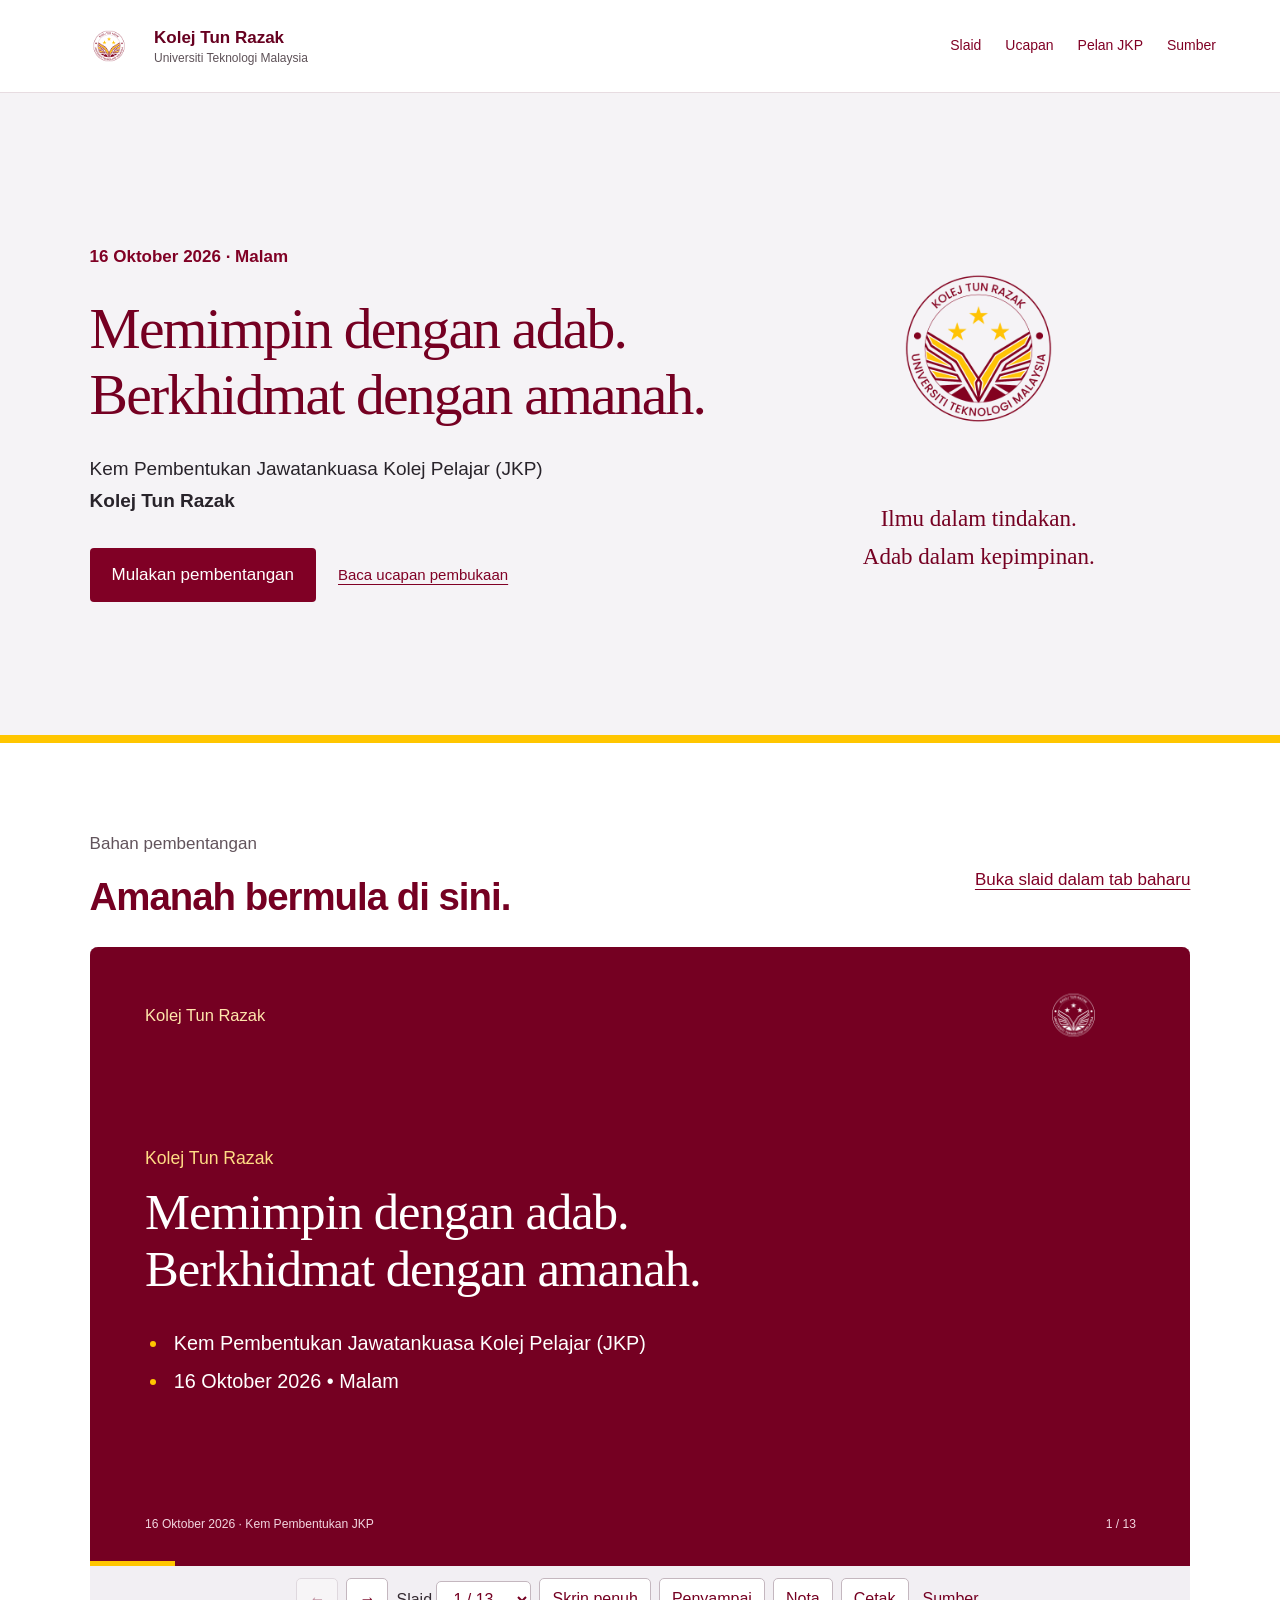
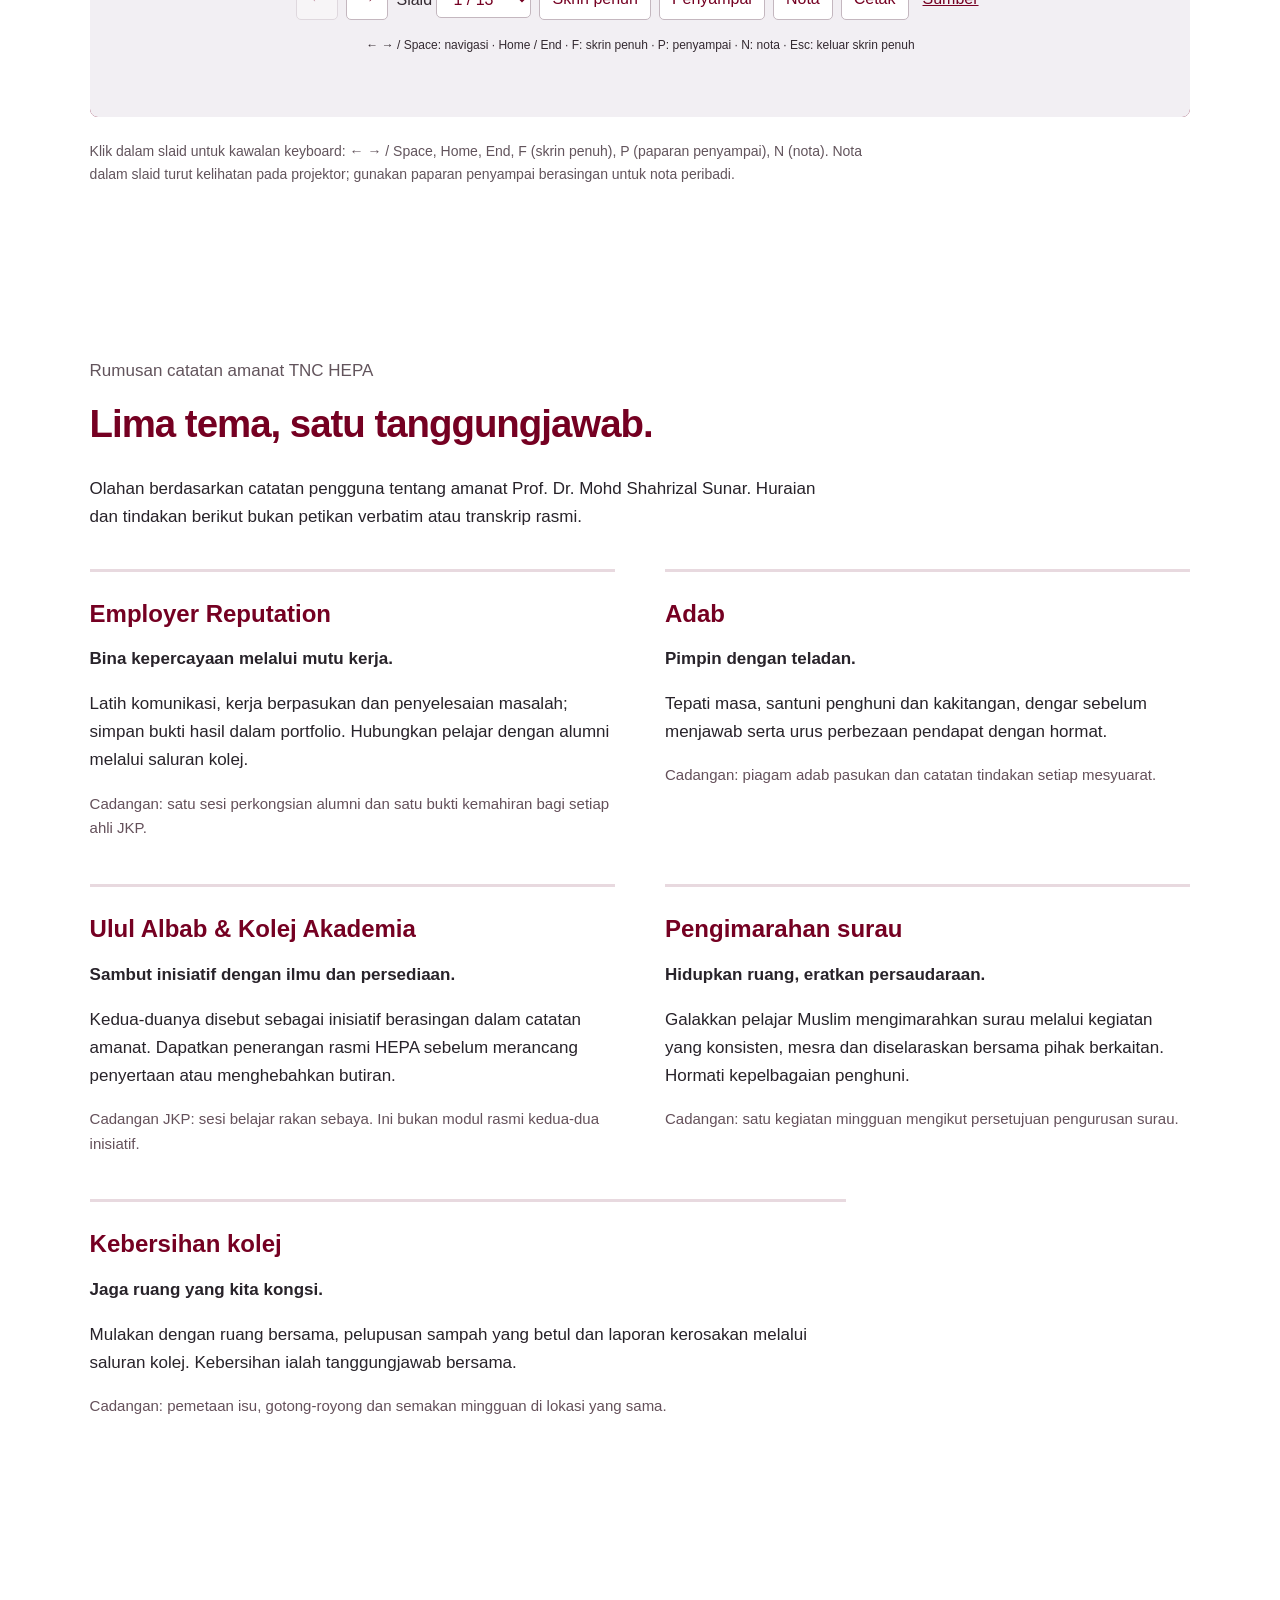
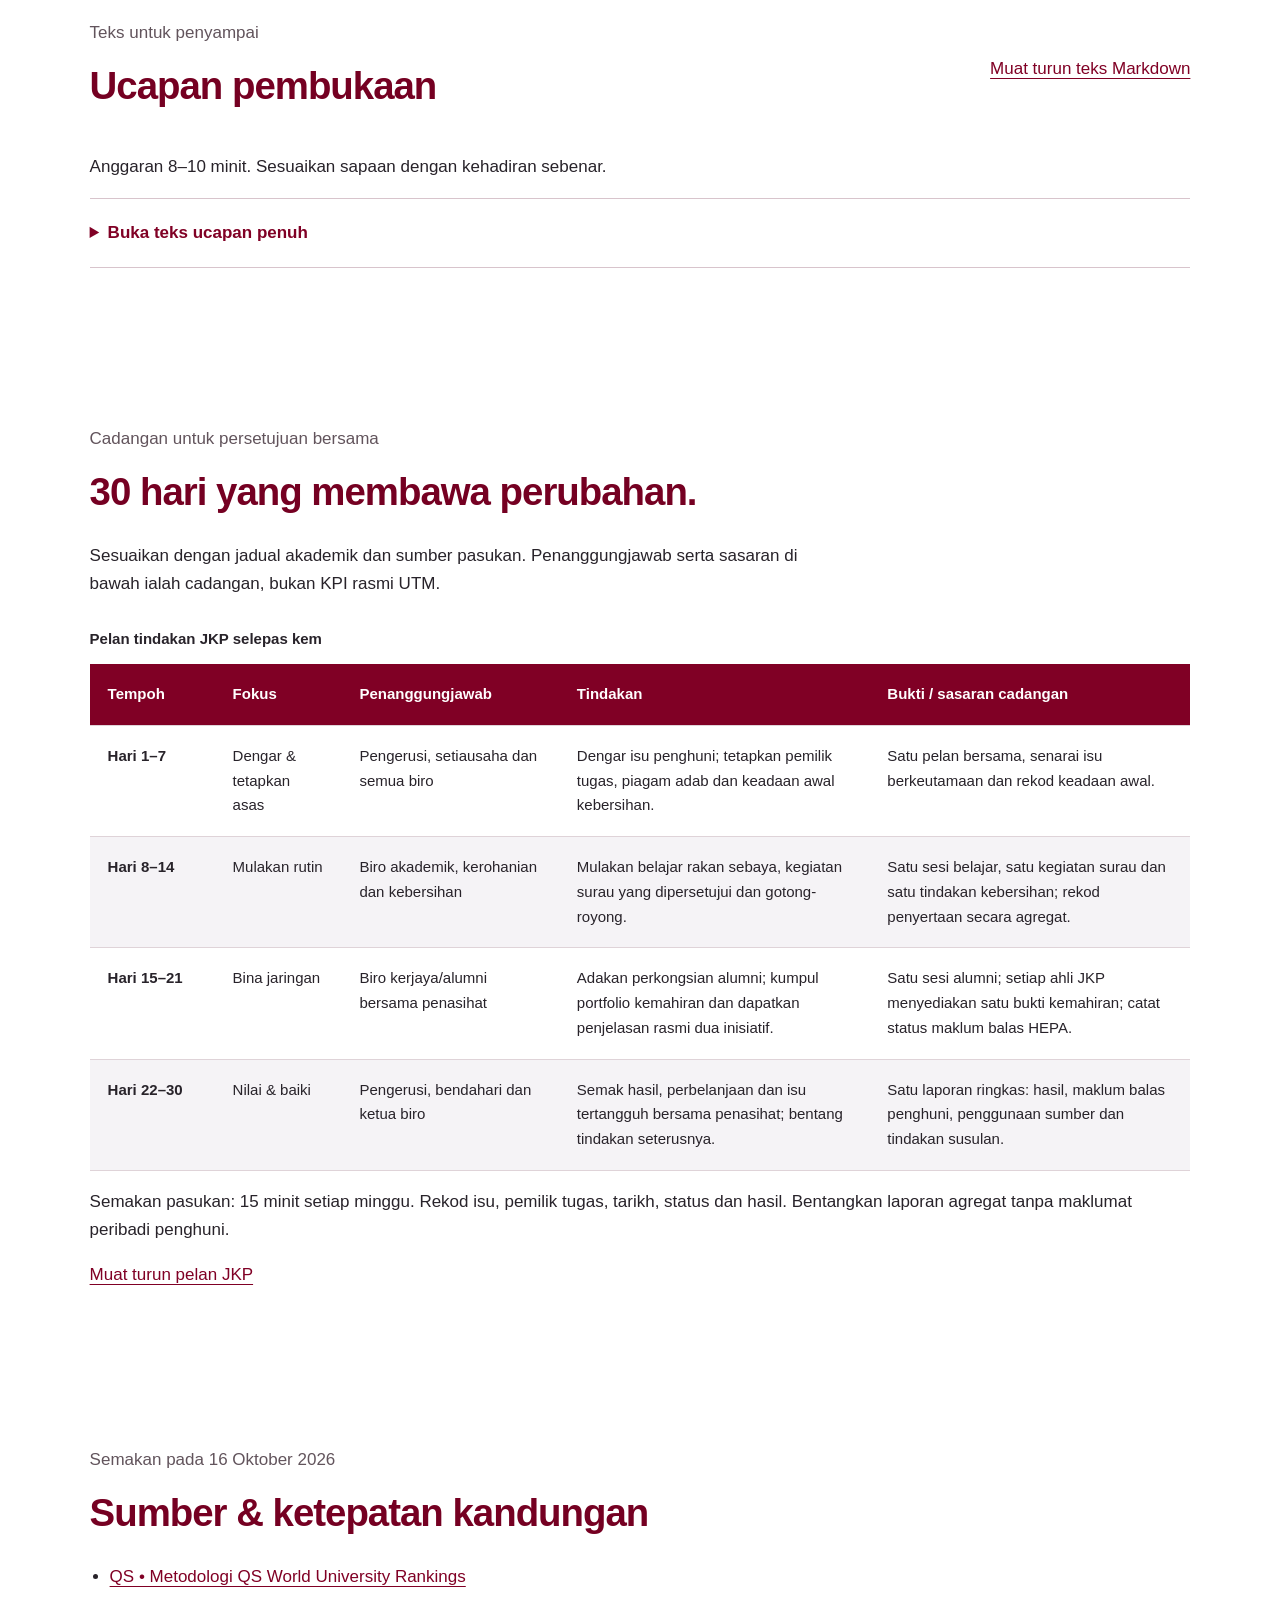
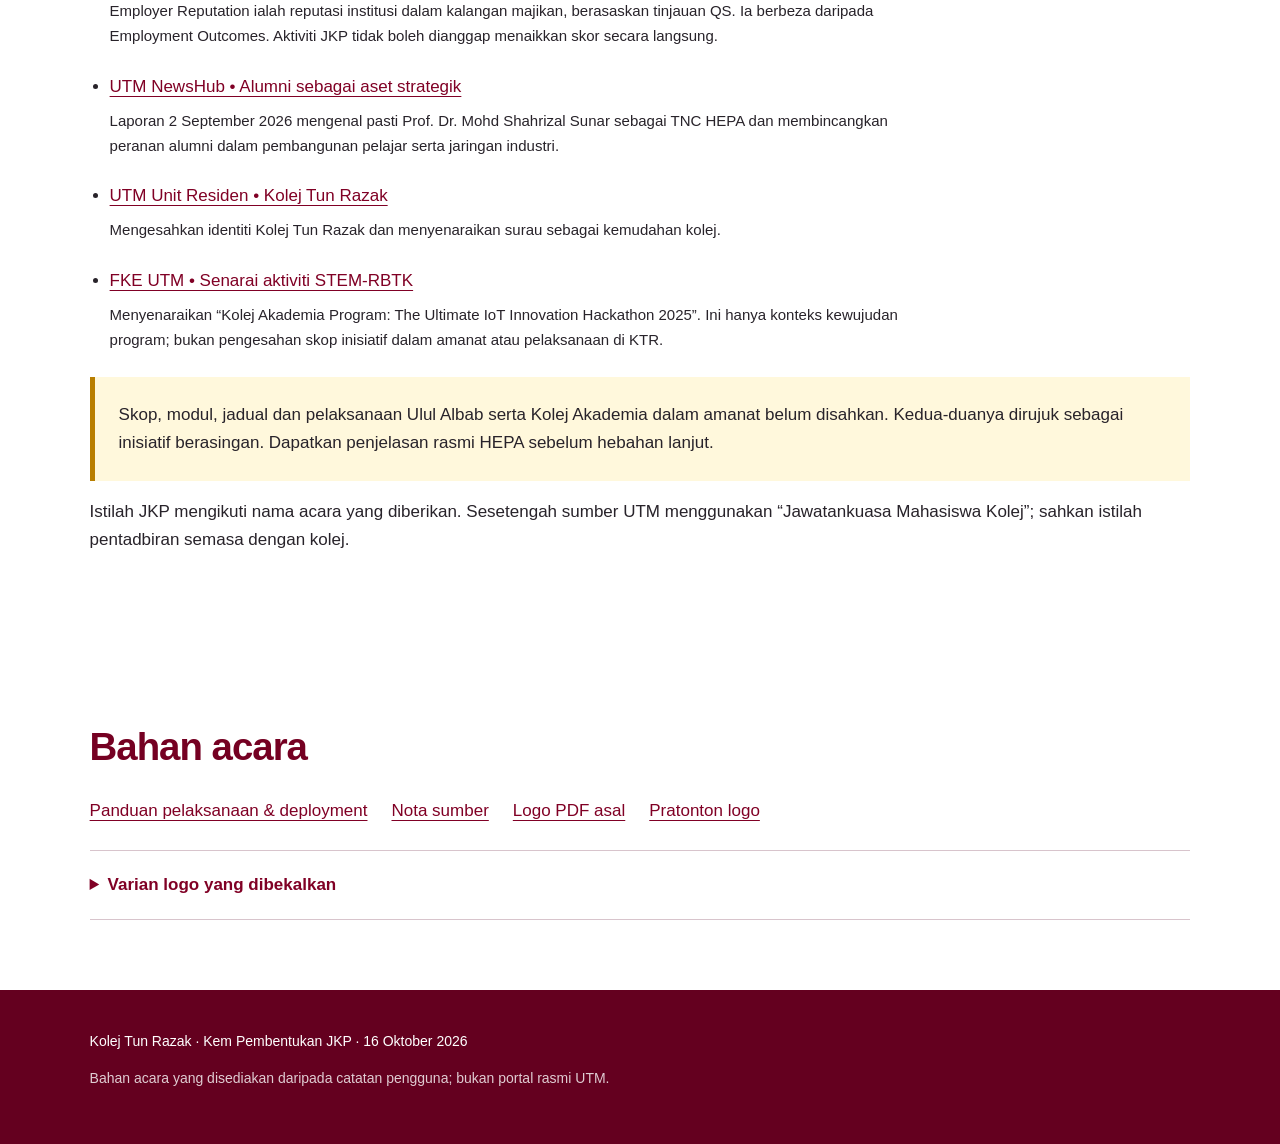
==== index.html @ 78e6326d "Sediakan laman Kem JKP Kolej Tun Razak Co-Authored-By: Claude Sonnet 5.5 <noreply@anthropic.com>" ====
<!doctype html><html lang="ms"><head><meta charset="utf-8"><meta name="viewport" content="width=device-width, initial-scale=1"><meta name="description" content="Ucapan pembukaan dan pelan tindakan Kem Pembentukan JKP Kolej Tun Razak, 16 Oktober 2026."><title>Kem Pembentukan JKP • Kolej Tun Razak</title><link rel="stylesheet" href="styles.css"></head><body>
<a class="skip" href="#utama">Langkau ke kandungan</a><header><a class="brand" href="#utama"><img src="assets/UTMCOL_KTR-01.png" alt="Logo Kolej Tun Razak"><span>Kolej Tun Razak<small>Universiti Teknologi Malaysia</small></span></a><nav aria-label="Navigasi utama"><a href="#dek">Slaid</a><a href="#ucapan">Ucapan</a><a href="#pelan">Pelan JKP</a><a href="#sumber">Sumber</a></nav></header>
<main id="utama"><section class="hero"><div><p class="date">16 Oktober 2026 · Malam</p><h1>Memimpin dengan adab.<br>Berkhidmat dengan amanah.</h1><p class="intro">Kem Pembentukan Jawatankuasa Kolej Pelajar (JKP)<br><strong>Kolej Tun Razak</strong></p><div class="actions"><a class="button" href="#dek">Mulakan pembentangan</a><a class="textlink" href="#ucapan">Baca ucapan pembukaan</a></div></div><div class="crest"><img src="assets/UTMCOL_KTR-01.png" alt="Lambang Kolej Tun Razak"><p>Ilmu dalam tindakan.<br>Adab dalam kepimpinan.</p></div></section>
<section id="dek"><div class="section-head"><div><p>Bahan pembentangan</p><h2>Amanah bermula di sini.</h2></div><a href="deck.html" target="_blank" rel="noopener">Buka slaid dalam tab baharu</a></div><iframe title="Pembentangan interaktif Kem Pembentukan JKP Kolej Tun Razak" src="deck.html?embed=1" allow="fullscreen" allowfullscreen></iframe><p class="hint">Klik dalam slaid untuk kawalan keyboard: ← → / Space, Home, End, F (skrin penuh), P (paparan penyampai), N (nota). Nota dalam slaid turut kelihatan pada projektor; gunakan paparan penyampai berasingan untuk nota peribadi.</p></section>
<section id="tema"><p>Rumusan catatan amanat TNC HEPA</p><h2>Lima tema, satu tanggungjawab.</h2><p class="measure">Olahan berdasarkan catatan pengguna tentang amanat Prof. Dr. Mohd Shahrizal Sunar. Huraian dan tindakan berikut bukan petikan verbatim atau transkrip rasmi.</p><div class="themes"><article><h3>Employer Reputation</h3><p class="lead">Bina kepercayaan melalui mutu kerja.</p><p>Latih komunikasi, kerja berpasukan dan penyelesaian masalah; simpan bukti hasil dalam portfolio. Hubungkan pelajar dengan alumni melalui saluran kolej.</p><p class="proposal">Cadangan: satu sesi perkongsian alumni dan satu bukti kemahiran bagi setiap ahli JKP.</p></article><article><h3>Adab</h3><p class="lead">Pimpin dengan teladan.</p><p>Tepati masa, santuni penghuni dan kakitangan, dengar sebelum menjawab serta urus perbezaan pendapat dengan hormat.</p><p class="proposal">Cadangan: piagam adab pasukan dan catatan tindakan setiap mesyuarat.</p></article><article><h3>Ulul Albab &amp; Kolej Akademia</h3><p class="lead">Sambut inisiatif dengan ilmu dan persediaan.</p><p>Kedua-duanya disebut sebagai inisiatif berasingan dalam catatan amanat. Dapatkan penerangan rasmi HEPA sebelum merancang penyertaan atau menghebahkan butiran.</p><p class="proposal">Cadangan JKP: sesi belajar rakan sebaya. Ini bukan modul rasmi kedua-dua inisiatif.</p></article><article><h3>Pengimarahan surau</h3><p class="lead">Hidupkan ruang, eratkan persaudaraan.</p><p>Galakkan pelajar Muslim mengimarahkan surau melalui kegiatan yang konsisten, mesra dan diselaraskan bersama pihak berkaitan. Hormati kepelbagaian penghuni.</p><p class="proposal">Cadangan: satu kegiatan mingguan mengikut persetujuan pengurusan surau.</p></article><article><h3>Kebersihan kolej</h3><p class="lead">Jaga ruang yang kita kongsi.</p><p>Mulakan dengan ruang bersama, pelupusan sampah yang betul dan laporan kerosakan melalui saluran kolej. Kebersihan ialah tanggungjawab bersama.</p><p class="proposal">Cadangan: pemetaan isu, gotong-royong dan semakan mingguan di lokasi yang sama.</p></article></div></section>
<section id="ucapan"><div class="section-head"><div><p>Teks untuk penyampai</p><h2>Ucapan pembukaan</h2></div><a href="UCAPAN.md" download>Muat turun teks Markdown</a></div><p>Anggaran 8–10 minit. Sesuaikan sapaan dengan kehadiran sebenar.</p><details><summary>Buka teks ucapan penuh</summary><div class="speech"><p>Bismillahirrahmanirrahim.</p><p>Assalamualaikum warahmatullahi wabarakatuh dan salam sejahtera.</p><p>Yang dihormati barisan pengurusan Kolej Tun Razak, para felo, urus setia kem, serta saudara dan saudari ahli Jawatankuasa Kolej Pelajar yang saya kasihi sekalian.</p><p>Alhamdulillah, pada malam 16 Oktober 2026 ini kita dapat bersama-sama dalam Kem Pembentukan Jawatankuasa Kolej Pelajar Kolej Tun Razak. Terima kasih kepada semua yang menyumbangkan masa dan tenaga untuk menjayakan pertemuan ini. Kehadiran saudara dan saudari membawa satu harapan: supaya kehidupan warga kolej menjadi lebih baik melalui kepimpinan yang dekat, beradab dan boleh dipercayai.</p><p>Malam ini, kita memulakan satu amanah. Di sebalik setiap jawatan ada penghuni yang memerlukan bantuan, rakan yang mahu didengari dan ruang bersama yang perlu dijaga. Nilai kepimpinan kita akan terlihat pada cara kita menjawab keperluan mereka, termasuk keperluan yang kelihatan kecil.</p><p>Berdasarkan catatan amanat TNC Hal Ehwal Pelajar dan Alumni, Prof. Dr. Mohd Shahrizal Sunar, terdapat lima tema yang ingin saya jadikan panduan untuk kita. Huraian malam ini ialah olahan bagi konteks kolej, bukan petikan langsung ucapan beliau.</p><p>Pertama, sokongan kepada Employer Reputation, iaitu reputasi universiti dalam kalangan majikan. Kita boleh menyumbang melalui pembentukan mahasiswa yang cekap, bertanggungjawab dan mampu bekerjasama. Apabila saudara mengurus program, saudara sedang belajar merancang. Apabila saudara menyelesaikan aduan, saudara sedang belajar mendengar dan membuat keputusan. Apabila saudara membentangkan laporan dengan jujur, saudara sedang membina kepercayaan.</p><p>Oleh itu, jadikan setiap tugas sebagai latihan profesional. Nyatakan masalah yang mahu diselesaikan, bahagikan tanggungjawab dengan jelas dan rekod hasilnya. Bina hubungan dengan alumni melalui pihak kolej agar pengalaman mereka dapat membantu kita bersedia menghadapi dunia pekerjaan. Usaha ini membina keupayaan pelajar; kita tidak mendakwa sesuatu program kolej akan secara langsung menaikkan skor penarafan universiti.</p><p>Kedua, perkasa adab. Adab hadir ketika kita menepati masa, menghormati pandangan dan menjaga tutur kata dalam mesyuarat serta kumpulan mesej. Apabila berlaku kesilapan, akui dan perbetulkan. Apabila menerima aduan, dengar dengan tenang. Jika jawapannya belum ada, beritahu langkah susulan dan tunaikan janji itu. Penghuni berhak dilayan dengan hormat walaupun mereka tidak sependapat dengan kita.</p><p>Ketiga, kita menyambut perhatian terhadap inisiatif Ulul Albab dan inisiatif Kolej Akademia. Kedua-duanya perlu difahami melalui penerangan rasmi. Kita tidak akan menetapkan sendiri modul, syarat penyertaan atau bentuk pelaksanaan yang belum disahkan. Tugas JKP ialah mendapatkan penjelasan daripada HEPA dan pihak berkaitan, kemudian membantu menyampaikan maklumat yang tepat. Sementara itu, kita boleh mengusahakan sesi belajar rakan sebaya sebagai cadangan kolej sendiri, dengan bimbingan penasihat.</p><p>Keempat, galakkan pengimarahan surau kolej. Bagi warga Muslim, marilah kita menjadikan surau ruang yang mesra, terurus dan hidup dengan ibadah serta perkongsian ilmu. Selaraskan kegiatan dengan pengurusan surau. Mulakan dengan amalan yang mampu diteruskan, dan sambut rakan yang baru mahu turut serta dengan baik. Dalam kehidupan kolej yang pelbagai, kita juga perlu menghormati pegangan dan keperluan semua penghuni.</p><p>Kelima, perkasa kebersihan kolej. Kita berkongsi tangga, tandas, laluan dan ruang belajar. Apabila ruang itu bersih dan terjaga, semua mendapat manfaat. Mulakan dengan perkara yang berada dalam kemampuan kita: buang sampah di tempatnya, kemaskan ruang selepas digunakan dan laporkan kerosakan melalui saluran yang betul. Hargai kakitangan yang menjaga kebersihan dengan memudahkan kerja mereka setiap hari.</p><p>Saudara dan saudari sekalian,</p><p>Saya mencadangkan supaya kem ini menghasilkan pelan tindakan 30 hari yang jelas. Dalam minggu pertama, dengar suara penghuni dan pilih isu utama. Dalam minggu kedua, mulakan rutin belajar, kegiatan surau yang dipersetujui dan tindakan kebersihan. Dalam minggu ketiga, bina jaringan alumni serta dapatkan penjelasan tentang inisiatif yang disebut tadi. Menjelang hari ke-30, bentangkan hasil dan perkara yang masih perlu dibaiki.</p><p>Pelan ini ialah cadangan untuk dipersetujui bersama pengurusan dan penasihat. Sesuaikan dengan jadual akademik, sumber dan kemampuan pasukan. Setiap tindakan perlu ada penanggungjawab, tempoh dan bukti hasil. Jika sesuatu belum berjaya, jelaskan sebabnya dan baiki pendekatan. Laporan yang jujur membantu kita membuat keputusan yang lebih baik.</p><p>Sebelum kem ini berakhir, saya mengajak setiap ahli JKP menjawab tiga soalan: siapakah yang akan mendapat manfaat daripada tugas saya, apakah perubahan kecil yang boleh saya mulakan, dan siapakah yang perlu saya ajak bekerjasama? Bincangkan jawapan itu dalam pasukan. Kemudian pilih satu langkah yang boleh dilaksanakan sebaik sahaja kita pulang.</p><p>Saya percaya Kolej Tun Razak boleh menjadi tempat kita belajar memimpin dengan matang. Jadilah pemimpin yang mudah ditemui, sedia mendengar dan tekun menyelesaikan amanah. Semoga pengalaman ini membentuk saudara dan saudari menjadi insan yang berilmu, beradab dan membawa manfaat di mana sahaja berada.</p><p>Dengan lafaz Bismillahirrahmanirrahim, saya merasmikan pembukaan Kem Pembentukan Jawatankuasa Kolej Pelajar Kolej Tun Razak bagi malam 16 Oktober 2026.</p><p>Selamat berkursus dan selamat menjalankan amanah.</p><p>Sekian, terima kasih. Wassalamualaikum warahmatullahi wabarakatuh.</p></div></details></section>
<section id="pelan"><p>Cadangan untuk persetujuan bersama</p><h2>30 hari yang membawa perubahan.</h2><p class="measure">Sesuaikan dengan jadual akademik dan sumber pasukan. Penanggungjawab serta sasaran di bawah ialah cadangan, bukan KPI rasmi UTM.</p><div class="table-wrap" tabindex="0" role="region" aria-label="Jadual pelan tindakan, boleh ditatal"><table><caption>Pelan tindakan JKP selepas kem</caption><thead><tr><th scope="col">Tempoh</th><th scope="col">Fokus</th><th scope="col">Penanggungjawab</th><th scope="col">Tindakan</th><th scope="col">Bukti / sasaran cadangan</th></tr></thead><tbody><tr><td>Hari 1–7</td><td>Dengar &amp; tetapkan asas</td><td>Pengerusi, setiausaha dan semua biro</td><td>Dengar isu penghuni; tetapkan pemilik tugas, piagam adab dan keadaan awal kebersihan.</td><td>Satu pelan bersama, senarai isu berkeutamaan dan rekod keadaan awal.</td></tr><tr><td>Hari 8–14</td><td>Mulakan rutin</td><td>Biro akademik, kerohanian dan kebersihan</td><td>Mulakan belajar rakan sebaya, kegiatan surau yang dipersetujui dan gotong-royong.</td><td>Satu sesi belajar, satu kegiatan surau dan satu tindakan kebersihan; rekod penyertaan secara agregat.</td></tr><tr><td>Hari 15–21</td><td>Bina jaringan</td><td>Biro kerjaya/alumni bersama penasihat</td><td>Adakan perkongsian alumni; kumpul portfolio kemahiran dan dapatkan penjelasan rasmi dua inisiatif.</td><td>Satu sesi alumni; setiap ahli JKP menyediakan satu bukti kemahiran; catat status maklum balas HEPA.</td></tr><tr><td>Hari 22–30</td><td>Nilai &amp; baiki</td><td>Pengerusi, bendahari dan ketua biro</td><td>Semak hasil, perbelanjaan dan isu tertangguh bersama penasihat; bentang tindakan seterusnya.</td><td>Satu laporan ringkas: hasil, maklum balas penghuni, penggunaan sumber dan tindakan susulan.</td></tr></tbody></table></div><p>Semakan pasukan: 15 minit setiap minggu. Rekod isu, pemilik tugas, tarikh, status dan hasil. Bentangkan laporan agregat tanpa maklumat peribadi penghuni.</p><a href="PELAN-JKP.md" download>Muat turun pelan JKP</a></section>
<section id="sumber"><p>Semakan pada 16 Oktober 2026</p><h2>Sumber & ketepatan kandungan</h2><ul class="sources"><li><a href="https://www.qs.com/insights/world-university-rankings-methodology" target="_blank" rel="noopener">QS • Metodologi QS World University Rankings</a><p>Employer Reputation ialah reputasi institusi dalam kalangan majikan, berasaskan tinjauan QS. Ia berbeza daripada Employment Outcomes. Aktiviti JKP tidak boleh dianggap menaikkan skor secara langsung.</p></li><li><a href="https://news.utm.my/2026/09/tnc-hepa-perkasa-alumni-sebagai-aset-strategik-utm/" target="_blank" rel="noopener">UTM NewsHub • Alumni sebagai aset strategik</a><p>Laporan 2 September 2026 mengenal pasti Prof. Dr. Mohd Shahrizal Sunar sebagai TNC HEPA dan membincangkan peranan alumni dalam pembangunan pelajar serta jaringan industri.</p></li><li><a href="https://dvcdev.utm.my/hospitality/kolej-tun-razak-ktr/" target="_blank" rel="noopener">UTM Unit Residen • Kolej Tun Razak</a><p>Mengesahkan identiti Kolej Tun Razak dan menyenaraikan surau sebagai kemudahan kolej.</p></li><li><a href="https://fke.utm.my/stemrbtk/news/" target="_blank" rel="noopener">FKE UTM • Senarai aktiviti STEM-RBTK</a><p>Menyenaraikan “Kolej Akademia Program: The Ultimate IoT Innovation Hackathon 2025”. Ini hanya konteks kewujudan program; bukan pengesahan skop inisiatif dalam amanat atau pelaksanaan di KTR.</p></li></ul><p class="notice">Skop, modul, jadual dan pelaksanaan Ulul Albab serta Kolej Akademia dalam amanat belum disahkan. Kedua-duanya dirujuk sebagai inisiatif berasingan. Dapatkan penjelasan rasmi HEPA sebelum hebahan lanjut.</p><p>Istilah JKP mengikuti nama acara yang diberikan. Sesetengah sumber UTM menggunakan “Jawatankuasa Mahasiswa Kolej”; sahkan istilah pentadbiran semasa dengan kolej.</p></section>
<section id="bahan"><h2>Bahan acara</h2><div class="downloads"><a href="README.md" download>Panduan pelaksanaan & deployment</a><a href="SUMBER.md" download>Nota sumber</a><a href="assets/UTMCOL_KTR.pdf">Logo PDF asal</a><a href="assets/_pratonton_logo.jpg">Pratonton logo</a></div><details><summary>Varian logo yang dibekalkan</summary><div class="logos"><figure><img src="assets/UTMCOL_KTR-01.png" alt="Logo KTR berwarna"><figcaption><a href="assets/UTMCOL_KTR-01.png" download>Logo berwarna</a></figcaption></figure><figure class="dark"><img src="assets/UTMCOL_KTR-02.png" alt="Logo KTR varian putih"><figcaption><a href="assets/UTMCOL_KTR-02.png" download>Varian putih</a></figcaption></figure><figure><img src="assets/UTMCOL_KTR-03.png" alt="Logo KTR varian hitam"><figcaption><a href="assets/UTMCOL_KTR-03.png" download>Varian hitam</a></figcaption></figure></div></details></section></main><footer>Kolej Tun Razak · Kem Pembentukan JKP · 16 Oktober 2026<p>Bahan acara yang disediakan daripada catatan pengguna; bukan portal rasmi UTM.</p></footer></body></html>
---- styles.css ----
*{box-sizing:border-box}html{scroll-behavior:smooth;scroll-padding-top:100px}body{margin:0;background:#fff;color:#28232a;font:17px/1.65 'Trebuchet MS',Arial,sans-serif}a{color:#800025;text-underline-offset:4px}a:hover{text-decoration-thickness:2px}a:focus-visible,button:focus-visible,summary:focus-visible,[tabindex]:focus-visible{outline:3px solid #b77f00;outline-offset:4px}header{display:flex;justify-content:space-between;align-items:center;padding:16px 5vw;border-bottom:1px solid #e7dce1;background:white;gap:20px}.brand{display:flex;align-items:center;text-decoration:none;color:#670020;font-weight:bold;line-height:1.4}.brand img{width:90px;height:60px;object-fit:contain}.brand small{display:block;font-size:12px;color:#5e5258;font-weight:normal}nav{display:flex;gap:24px}nav a{font-size:14px;text-decoration:none}main>section{padding:70px 7vw;max-width:1600px;margin:auto}.hero{display:grid;grid-template-columns:1.6fr 1fr;align-items:center;min-height:650px;background:#f5f3f6;max-width:none;border-bottom:8px solid #ffc600}.date{color:#800025;font-weight:bold}h1,h2,h3{line-height:1.15;color:#750022}h1{font-family:Georgia,serif;font-size:clamp(38px,4.5vw,70px);font-weight:normal;letter-spacing:-1.8px;margin:25px 0}h2{font-size:clamp(28px,3vw,42px);letter-spacing:-1px;margin:14px 0 28px}h3{font-size:24px;margin:0 0 18px}.intro{font-size:19px}.crest{text-align:center}.crest img{width:100%;max-width:480px}.crest p{color:#750022;font-family:Georgia,serif;font-size:23px}.actions{display:flex;gap:22px;align-items:center;flex-wrap:wrap;margin-top:32px}.button,button{background:#800025;color:#fff;border:0;padding:13px 22px;text-decoration:none;font:inherit;cursor:pointer;border-radius:4px}.textlink{font-size:15px}.section-head{display:flex;justify-content:space-between;gap:20px;align-items:center}.section-head p,section>p:first-child{color:#62545c}iframe{width:100%;height: min(67vw,770px);min-height:450px;border:0;background:#730022;border-radius:8px}.hint{font-size:14px;color:#62545c;max-width:100ch}.measure{max-width:80ch}.themes{margin-top:38px;display:grid;grid-template-columns:repeat(2,1fr);gap:0 50px}.themes article{padding:28px 0;border-top:3px solid #e8d9df}.themes article:last-child{grid-column:1/-1;max-width:80ch}.lead{font-weight:bold}.proposal{font-size:15px;color:#64505a}.speech{max-width:74ch;font:20px/1.9 Georgia,serif;margin:35px auto}details{border-top:1px solid #d8c4cc;border-bottom:1px solid #d8c4cc;padding:20px 0}summary{cursor:pointer;color:#800025;font-weight:bold}.table-wrap{overflow:auto}table{border-collapse:collapse;width:100%;min-width:900px;font-size:15px}caption{text-align:left;padding:12px 0;font-weight:bold}th{background:#800025;color:white;text-align:left}td,th{padding:18px;vertical-align:top;border-bottom:1px solid #dfd3d8}tbody tr:nth-child(even){background:#f5f3f6}td:first-child{font-weight:bold;min-width:125px}.sources{padding-left:20px;max-width:90ch}.sources li{margin:24px 0}.sources p{margin:8px 0;font-size:15px}.notice{padding:24px;border-left:5px solid #b87e00;background:#fff8dc}.downloads{display:flex;flex-wrap:wrap;gap:24px;margin:25px 0}.logos{display:flex;gap:15px}.logos figure{width:33%;margin:20px 0;text-align:center;background:#f3f3f3;padding:20px}.logos img{width:100%}.logos .dark{background:#730022}.dark a{color:white}footer{background:#64001f;color:white;padding:40px 7vw;font-size:14px}footer p{opacity:.8}.skip{position:absolute;left:12px;top:-80px;background:white;padding:10px;z-index:20}.skip:focus{top:10px}@media(max-width:700px){header{flex-direction:column;align-items:flex-start}nav{width:100%;justify-content:space-between;gap:8px}.hero{grid-template-columns:1fr;min-height:0}.crest img{max-width:300px}.crest p{display:none}main>section{padding:42px 6vw}h1{letter-spacing:-1px}.themes{grid-template-columns:1fr}.themes article:last-child{grid-column:auto}.section-head{display:block}.section-head>a{display:inline-block;margin-bottom:20px}iframe{min-height:550px}.logos{flex-direction:column}.logos figure{width:100%}.speech{font-size:18px}}@media(prefers-reduced-motion:reduce){html{scroll-behavior:auto}}@media print{header,nav,#dek,.actions,#bahan,footer{display:none}main>section{padding:20px}details .speech{display:block}h1{font-size:32px}.hero{min-height:0}.crest{display:none}}
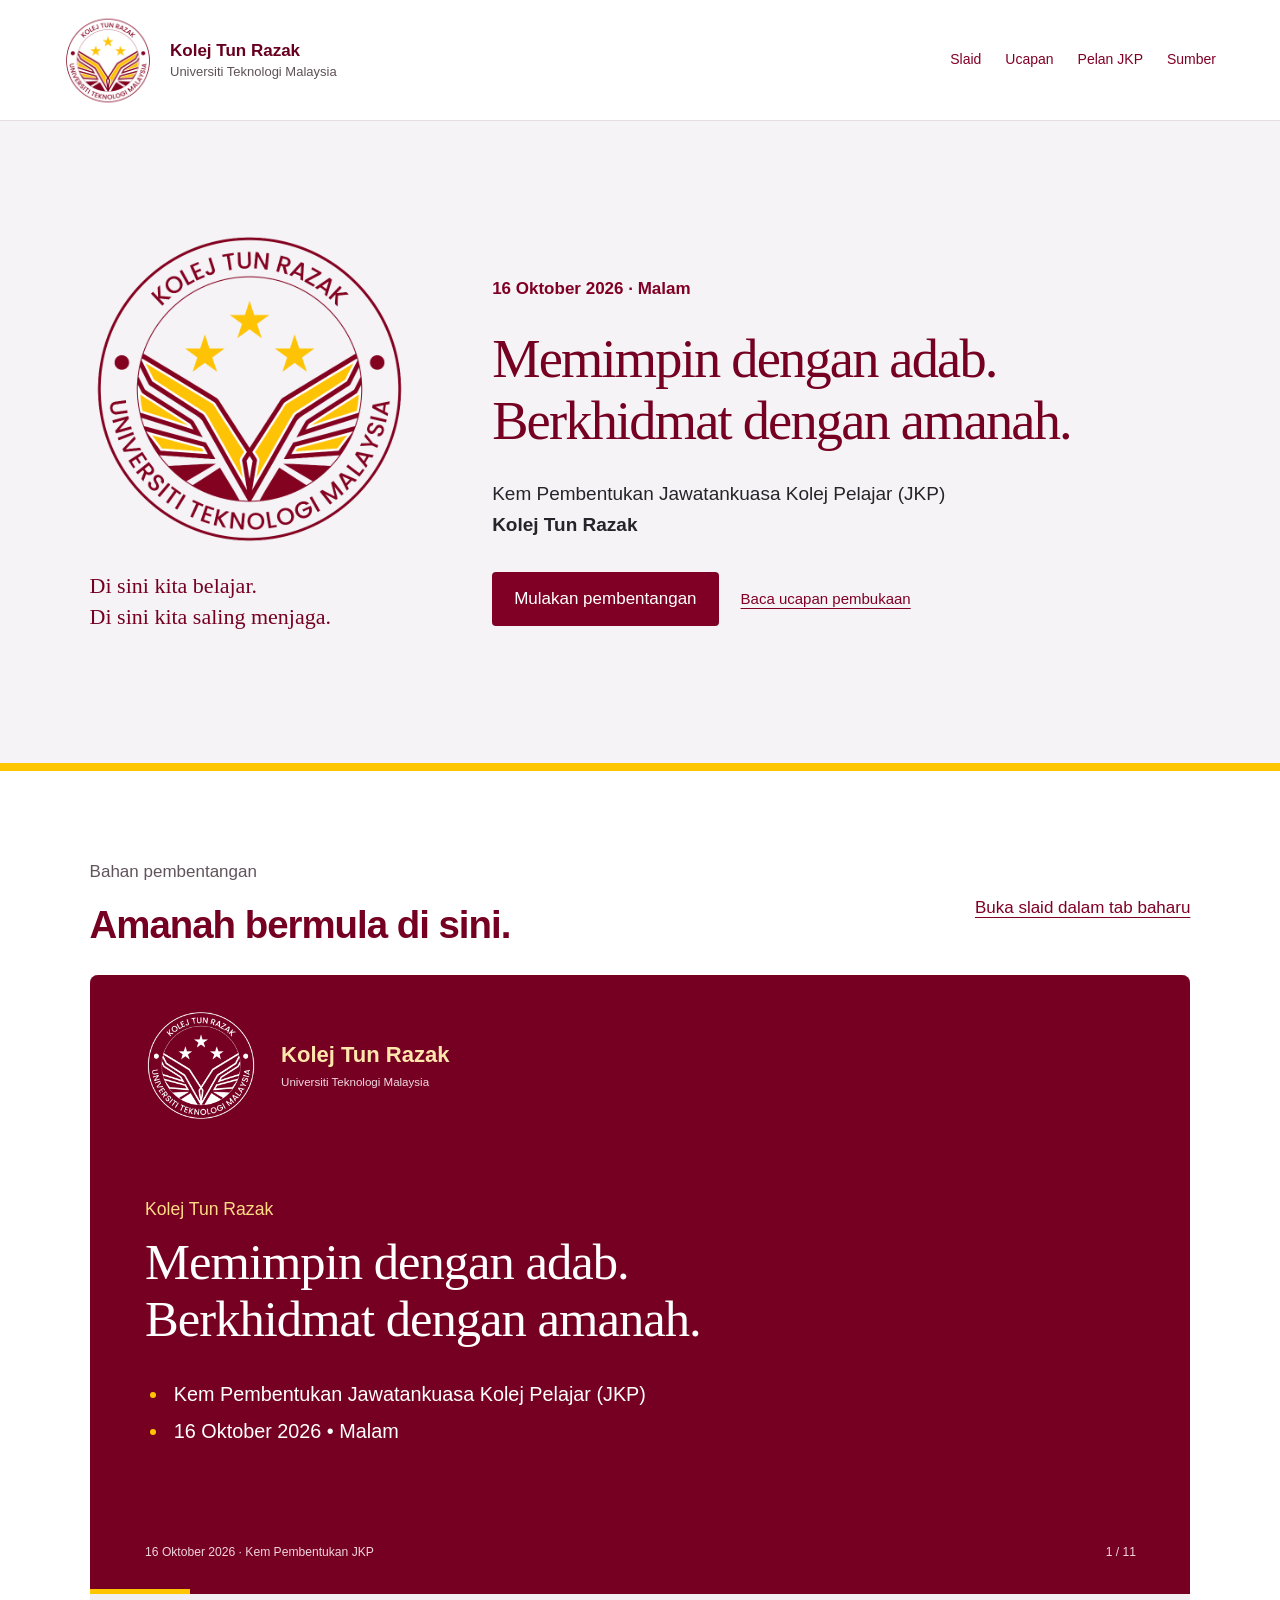
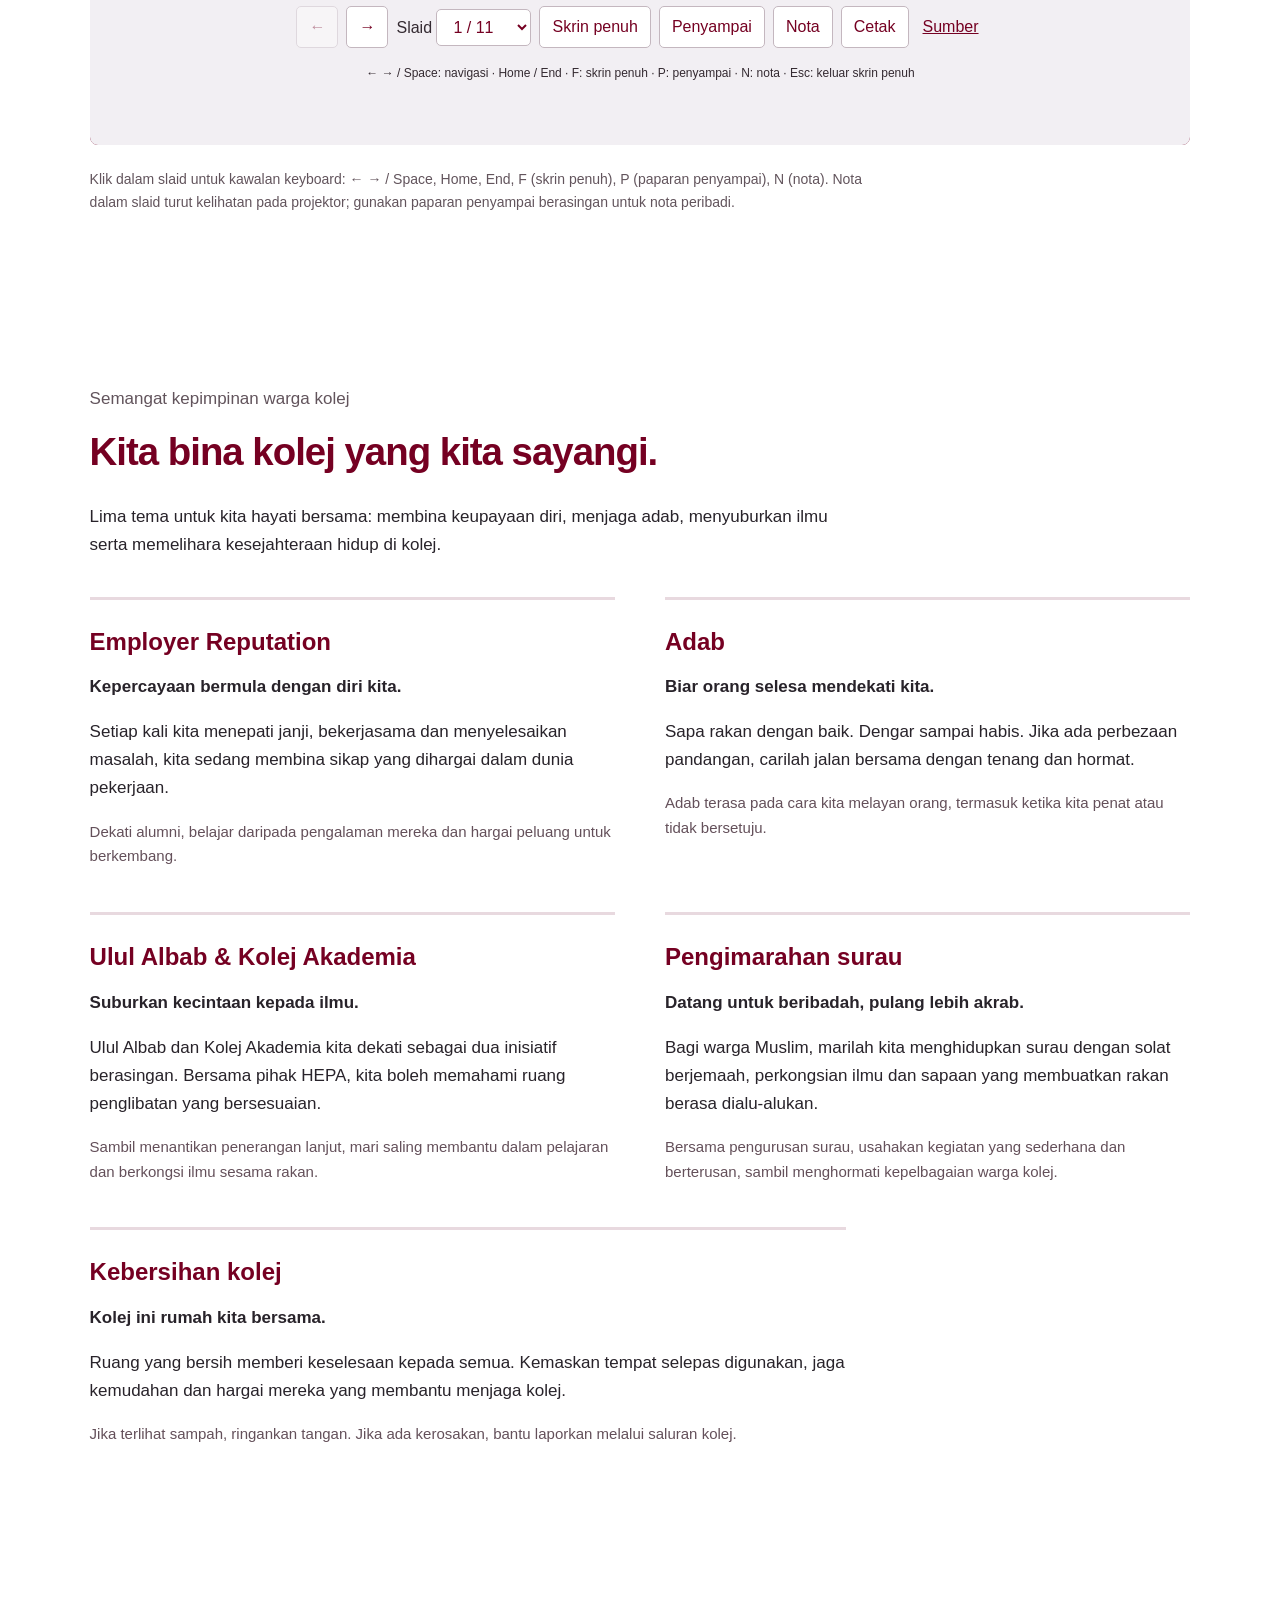
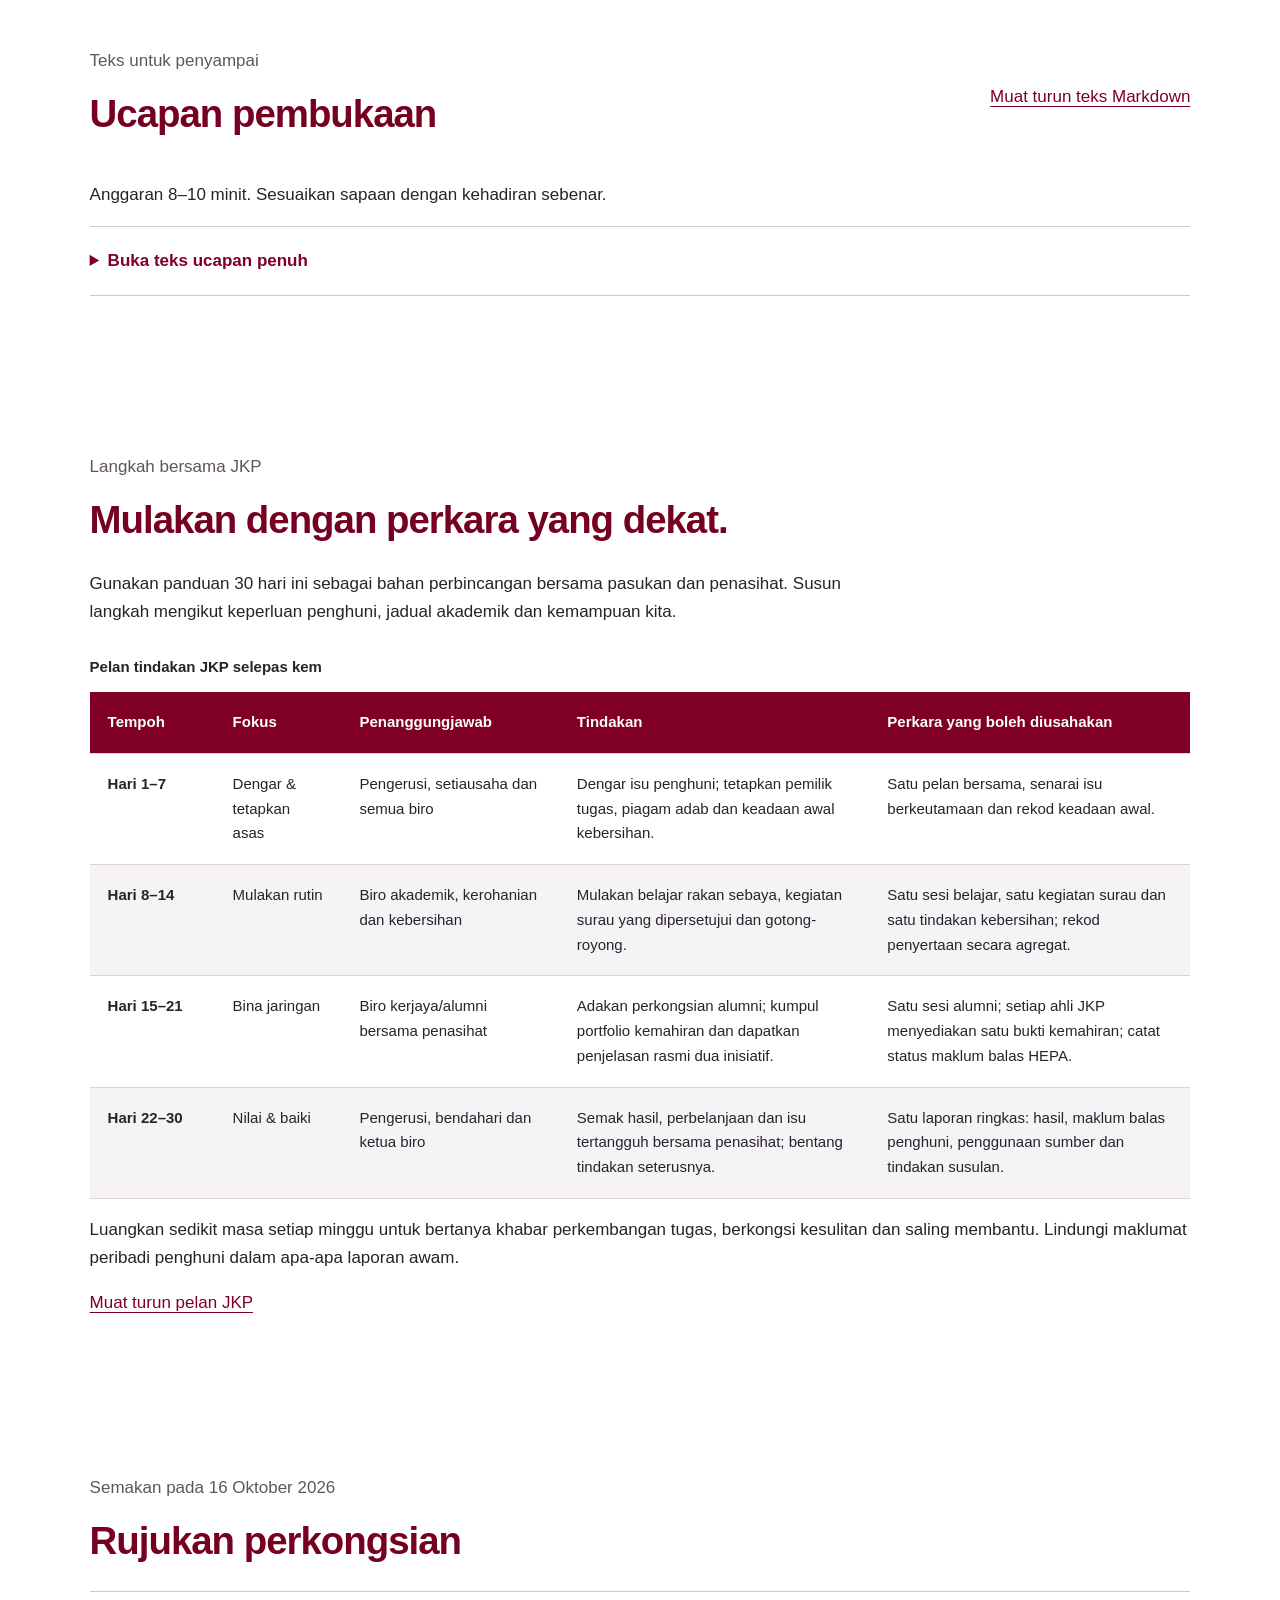
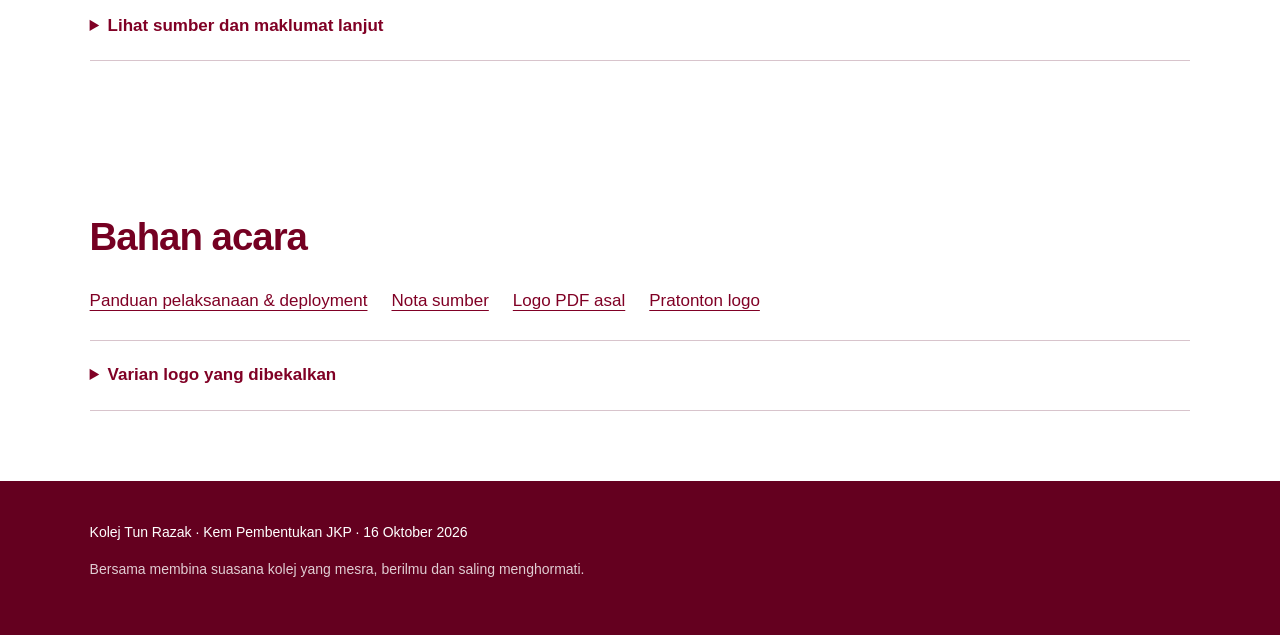
==== commit 012811f1: "Besarkan logo KTR dan mesrakan bahasa pembentangan" ====
--- a/index.html
+++ b/index.html
@@ -1,9 +1,9 @@
 <!doctype html><html lang="ms"><head><meta charset="utf-8"><meta name="viewport" content="width=device-width, initial-scale=1"><meta name="description" content="Ucapan pembukaan dan pelan tindakan Kem Pembentukan JKP Kolej Tun Razak, 16 Oktober 2026."><title>Kem Pembentukan JKP • Kolej Tun Razak</title><link rel="stylesheet" href="styles.css"></head><body>
-<a class="skip" href="#utama">Langkau ke kandungan</a><header><a class="brand" href="#utama"><img src="assets/UTMCOL_KTR-01.png" alt="Logo Kolej Tun Razak"><span>Kolej Tun Razak<small>Universiti Teknologi Malaysia</small></span></a><nav aria-label="Navigasi utama"><a href="#dek">Slaid</a><a href="#ucapan">Ucapan</a><a href="#pelan">Pelan JKP</a><a href="#sumber">Sumber</a></nav></header>
-<main id="utama"><section class="hero"><div><p class="date">16 Oktober 2026 · Malam</p><h1>Memimpin dengan adab.<br>Berkhidmat dengan amanah.</h1><p class="intro">Kem Pembentukan Jawatankuasa Kolej Pelajar (JKP)<br><strong>Kolej Tun Razak</strong></p><div class="actions"><a class="button" href="#dek">Mulakan pembentangan</a><a class="textlink" href="#ucapan">Baca ucapan pembukaan</a></div></div><div class="crest"><img src="assets/UTMCOL_KTR-01.png" alt="Lambang Kolej Tun Razak"><p>Ilmu dalam tindakan.<br>Adab dalam kepimpinan.</p></div></section>
+<a class="skip" href="#utama">Langkau ke kandungan</a><header><a class="brand" href="#utama"><span class="logo-window"><img src="assets/UTMCOL_KTR-01.png" alt="Logo Kolej Tun Razak"></span><span>Kolej Tun Razak<small>Universiti Teknologi Malaysia</small></span></a><nav aria-label="Navigasi utama"><a href="#dek">Slaid</a><a href="#ucapan">Ucapan</a><a href="#pelan">Pelan JKP</a><a href="#sumber">Sumber</a></nav></header>
+<main id="utama"><section class="hero"><div class="hero-copy"><p class="date">16 Oktober 2026 · Malam</p><h1>Memimpin dengan adab.<br>Berkhidmat dengan amanah.</h1><p class="intro">Kem Pembentukan Jawatankuasa Kolej Pelajar (JKP)<br><strong>Kolej Tun Razak</strong></p><div class="actions"><a class="button" href="#dek">Mulakan pembentangan</a><a class="textlink" href="#ucapan">Baca ucapan pembukaan</a></div></div><div class="crest"><span class="logo-window"><img src="assets/UTMCOL_KTR-01.png" alt="Lambang Kolej Tun Razak"></span><p>Di sini kita belajar.<br>Di sini kita saling menjaga.</p></div></section>
 <section id="dek"><div class="section-head"><div><p>Bahan pembentangan</p><h2>Amanah bermula di sini.</h2></div><a href="deck.html" target="_blank" rel="noopener">Buka slaid dalam tab baharu</a></div><iframe title="Pembentangan interaktif Kem Pembentukan JKP Kolej Tun Razak" src="deck.html?embed=1" allow="fullscreen" allowfullscreen></iframe><p class="hint">Klik dalam slaid untuk kawalan keyboard: ← → / Space, Home, End, F (skrin penuh), P (paparan penyampai), N (nota). Nota dalam slaid turut kelihatan pada projektor; gunakan paparan penyampai berasingan untuk nota peribadi.</p></section>
-<section id="tema"><p>Rumusan catatan amanat TNC HEPA</p><h2>Lima tema, satu tanggungjawab.</h2><p class="measure">Olahan berdasarkan catatan pengguna tentang amanat Prof. Dr. Mohd Shahrizal Sunar. Huraian dan tindakan berikut bukan petikan verbatim atau transkrip rasmi.</p><div class="themes"><article><h3>Employer Reputation</h3><p class="lead">Bina kepercayaan melalui mutu kerja.</p><p>Latih komunikasi, kerja berpasukan dan penyelesaian masalah; simpan bukti hasil dalam portfolio. Hubungkan pelajar dengan alumni melalui saluran kolej.</p><p class="proposal">Cadangan: satu sesi perkongsian alumni dan satu bukti kemahiran bagi setiap ahli JKP.</p></article><article><h3>Adab</h3><p class="lead">Pimpin dengan teladan.</p><p>Tepati masa, santuni penghuni dan kakitangan, dengar sebelum menjawab serta urus perbezaan pendapat dengan hormat.</p><p class="proposal">Cadangan: piagam adab pasukan dan catatan tindakan setiap mesyuarat.</p></article><article><h3>Ulul Albab &amp; Kolej Akademia</h3><p class="lead">Sambut inisiatif dengan ilmu dan persediaan.</p><p>Kedua-duanya disebut sebagai inisiatif berasingan dalam catatan amanat. Dapatkan penerangan rasmi HEPA sebelum merancang penyertaan atau menghebahkan butiran.</p><p class="proposal">Cadangan JKP: sesi belajar rakan sebaya. Ini bukan modul rasmi kedua-dua inisiatif.</p></article><article><h3>Pengimarahan surau</h3><p class="lead">Hidupkan ruang, eratkan persaudaraan.</p><p>Galakkan pelajar Muslim mengimarahkan surau melalui kegiatan yang konsisten, mesra dan diselaraskan bersama pihak berkaitan. Hormati kepelbagaian penghuni.</p><p class="proposal">Cadangan: satu kegiatan mingguan mengikut persetujuan pengurusan surau.</p></article><article><h3>Kebersihan kolej</h3><p class="lead">Jaga ruang yang kita kongsi.</p><p>Mulakan dengan ruang bersama, pelupusan sampah yang betul dan laporan kerosakan melalui saluran kolej. Kebersihan ialah tanggungjawab bersama.</p><p class="proposal">Cadangan: pemetaan isu, gotong-royong dan semakan mingguan di lokasi yang sama.</p></article></div></section>
-<section id="ucapan"><div class="section-head"><div><p>Teks untuk penyampai</p><h2>Ucapan pembukaan</h2></div><a href="UCAPAN.md" download>Muat turun teks Markdown</a></div><p>Anggaran 8–10 minit. Sesuaikan sapaan dengan kehadiran sebenar.</p><details><summary>Buka teks ucapan penuh</summary><div class="speech"><p>Bismillahirrahmanirrahim.</p><p>Assalamualaikum warahmatullahi wabarakatuh dan salam sejahtera.</p><p>Yang dihormati barisan pengurusan Kolej Tun Razak, para felo, urus setia kem, serta saudara dan saudari ahli Jawatankuasa Kolej Pelajar yang saya kasihi sekalian.</p><p>Alhamdulillah, pada malam 16 Oktober 2026 ini kita dapat bersama-sama dalam Kem Pembentukan Jawatankuasa Kolej Pelajar Kolej Tun Razak. Terima kasih kepada semua yang menyumbangkan masa dan tenaga untuk menjayakan pertemuan ini. Kehadiran saudara dan saudari membawa satu harapan: supaya kehidupan warga kolej menjadi lebih baik melalui kepimpinan yang dekat, beradab dan boleh dipercayai.</p><p>Malam ini, kita memulakan satu amanah. Di sebalik setiap jawatan ada penghuni yang memerlukan bantuan, rakan yang mahu didengari dan ruang bersama yang perlu dijaga. Nilai kepimpinan kita akan terlihat pada cara kita menjawab keperluan mereka, termasuk keperluan yang kelihatan kecil.</p><p>Berdasarkan catatan amanat TNC Hal Ehwal Pelajar dan Alumni, Prof. Dr. Mohd Shahrizal Sunar, terdapat lima tema yang ingin saya jadikan panduan untuk kita. Huraian malam ini ialah olahan bagi konteks kolej, bukan petikan langsung ucapan beliau.</p><p>Pertama, sokongan kepada Employer Reputation, iaitu reputasi universiti dalam kalangan majikan. Kita boleh menyumbang melalui pembentukan mahasiswa yang cekap, bertanggungjawab dan mampu bekerjasama. Apabila saudara mengurus program, saudara sedang belajar merancang. Apabila saudara menyelesaikan aduan, saudara sedang belajar mendengar dan membuat keputusan. Apabila saudara membentangkan laporan dengan jujur, saudara sedang membina kepercayaan.</p><p>Oleh itu, jadikan setiap tugas sebagai latihan profesional. Nyatakan masalah yang mahu diselesaikan, bahagikan tanggungjawab dengan jelas dan rekod hasilnya. Bina hubungan dengan alumni melalui pihak kolej agar pengalaman mereka dapat membantu kita bersedia menghadapi dunia pekerjaan. Usaha ini membina keupayaan pelajar; kita tidak mendakwa sesuatu program kolej akan secara langsung menaikkan skor penarafan universiti.</p><p>Kedua, perkasa adab. Adab hadir ketika kita menepati masa, menghormati pandangan dan menjaga tutur kata dalam mesyuarat serta kumpulan mesej. Apabila berlaku kesilapan, akui dan perbetulkan. Apabila menerima aduan, dengar dengan tenang. Jika jawapannya belum ada, beritahu langkah susulan dan tunaikan janji itu. Penghuni berhak dilayan dengan hormat walaupun mereka tidak sependapat dengan kita.</p><p>Ketiga, kita menyambut perhatian terhadap inisiatif Ulul Albab dan inisiatif Kolej Akademia. Kedua-duanya perlu difahami melalui penerangan rasmi. Kita tidak akan menetapkan sendiri modul, syarat penyertaan atau bentuk pelaksanaan yang belum disahkan. Tugas JKP ialah mendapatkan penjelasan daripada HEPA dan pihak berkaitan, kemudian membantu menyampaikan maklumat yang tepat. Sementara itu, kita boleh mengusahakan sesi belajar rakan sebaya sebagai cadangan kolej sendiri, dengan bimbingan penasihat.</p><p>Keempat, galakkan pengimarahan surau kolej. Bagi warga Muslim, marilah kita menjadikan surau ruang yang mesra, terurus dan hidup dengan ibadah serta perkongsian ilmu. Selaraskan kegiatan dengan pengurusan surau. Mulakan dengan amalan yang mampu diteruskan, dan sambut rakan yang baru mahu turut serta dengan baik. Dalam kehidupan kolej yang pelbagai, kita juga perlu menghormati pegangan dan keperluan semua penghuni.</p><p>Kelima, perkasa kebersihan kolej. Kita berkongsi tangga, tandas, laluan dan ruang belajar. Apabila ruang itu bersih dan terjaga, semua mendapat manfaat. Mulakan dengan perkara yang berada dalam kemampuan kita: buang sampah di tempatnya, kemaskan ruang selepas digunakan dan laporkan kerosakan melalui saluran yang betul. Hargai kakitangan yang menjaga kebersihan dengan memudahkan kerja mereka setiap hari.</p><p>Saudara dan saudari sekalian,</p><p>Saya mencadangkan supaya kem ini menghasilkan pelan tindakan 30 hari yang jelas. Dalam minggu pertama, dengar suara penghuni dan pilih isu utama. Dalam minggu kedua, mulakan rutin belajar, kegiatan surau yang dipersetujui dan tindakan kebersihan. Dalam minggu ketiga, bina jaringan alumni serta dapatkan penjelasan tentang inisiatif yang disebut tadi. Menjelang hari ke-30, bentangkan hasil dan perkara yang masih perlu dibaiki.</p><p>Pelan ini ialah cadangan untuk dipersetujui bersama pengurusan dan penasihat. Sesuaikan dengan jadual akademik, sumber dan kemampuan pasukan. Setiap tindakan perlu ada penanggungjawab, tempoh dan bukti hasil. Jika sesuatu belum berjaya, jelaskan sebabnya dan baiki pendekatan. Laporan yang jujur membantu kita membuat keputusan yang lebih baik.</p><p>Sebelum kem ini berakhir, saya mengajak setiap ahli JKP menjawab tiga soalan: siapakah yang akan mendapat manfaat daripada tugas saya, apakah perubahan kecil yang boleh saya mulakan, dan siapakah yang perlu saya ajak bekerjasama? Bincangkan jawapan itu dalam pasukan. Kemudian pilih satu langkah yang boleh dilaksanakan sebaik sahaja kita pulang.</p><p>Saya percaya Kolej Tun Razak boleh menjadi tempat kita belajar memimpin dengan matang. Jadilah pemimpin yang mudah ditemui, sedia mendengar dan tekun menyelesaikan amanah. Semoga pengalaman ini membentuk saudara dan saudari menjadi insan yang berilmu, beradab dan membawa manfaat di mana sahaja berada.</p><p>Dengan lafaz Bismillahirrahmanirrahim, saya merasmikan pembukaan Kem Pembentukan Jawatankuasa Kolej Pelajar Kolej Tun Razak bagi malam 16 Oktober 2026.</p><p>Selamat berkursus dan selamat menjalankan amanah.</p><p>Sekian, terima kasih. Wassalamualaikum warahmatullahi wabarakatuh.</p></div></details></section>
-<section id="pelan"><p>Cadangan untuk persetujuan bersama</p><h2>30 hari yang membawa perubahan.</h2><p class="measure">Sesuaikan dengan jadual akademik dan sumber pasukan. Penanggungjawab serta sasaran di bawah ialah cadangan, bukan KPI rasmi UTM.</p><div class="table-wrap" tabindex="0" role="region" aria-label="Jadual pelan tindakan, boleh ditatal"><table><caption>Pelan tindakan JKP selepas kem</caption><thead><tr><th scope="col">Tempoh</th><th scope="col">Fokus</th><th scope="col">Penanggungjawab</th><th scope="col">Tindakan</th><th scope="col">Bukti / sasaran cadangan</th></tr></thead><tbody><tr><td>Hari 1–7</td><td>Dengar &amp; tetapkan asas</td><td>Pengerusi, setiausaha dan semua biro</td><td>Dengar isu penghuni; tetapkan pemilik tugas, piagam adab dan keadaan awal kebersihan.</td><td>Satu pelan bersama, senarai isu berkeutamaan dan rekod keadaan awal.</td></tr><tr><td>Hari 8–14</td><td>Mulakan rutin</td><td>Biro akademik, kerohanian dan kebersihan</td><td>Mulakan belajar rakan sebaya, kegiatan surau yang dipersetujui dan gotong-royong.</td><td>Satu sesi belajar, satu kegiatan surau dan satu tindakan kebersihan; rekod penyertaan secara agregat.</td></tr><tr><td>Hari 15–21</td><td>Bina jaringan</td><td>Biro kerjaya/alumni bersama penasihat</td><td>Adakan perkongsian alumni; kumpul portfolio kemahiran dan dapatkan penjelasan rasmi dua inisiatif.</td><td>Satu sesi alumni; setiap ahli JKP menyediakan satu bukti kemahiran; catat status maklum balas HEPA.</td></tr><tr><td>Hari 22–30</td><td>Nilai &amp; baiki</td><td>Pengerusi, bendahari dan ketua biro</td><td>Semak hasil, perbelanjaan dan isu tertangguh bersama penasihat; bentang tindakan seterusnya.</td><td>Satu laporan ringkas: hasil, maklum balas penghuni, penggunaan sumber dan tindakan susulan.</td></tr></tbody></table></div><p>Semakan pasukan: 15 minit setiap minggu. Rekod isu, pemilik tugas, tarikh, status dan hasil. Bentangkan laporan agregat tanpa maklumat peribadi penghuni.</p><a href="PELAN-JKP.md" download>Muat turun pelan JKP</a></section>
-<section id="sumber"><p>Semakan pada 16 Oktober 2026</p><h2>Sumber & ketepatan kandungan</h2><ul class="sources"><li><a href="https://www.qs.com/insights/world-university-rankings-methodology" target="_blank" rel="noopener">QS • Metodologi QS World University Rankings</a><p>Employer Reputation ialah reputasi institusi dalam kalangan majikan, berasaskan tinjauan QS. Ia berbeza daripada Employment Outcomes. Aktiviti JKP tidak boleh dianggap menaikkan skor secara langsung.</p></li><li><a href="https://news.utm.my/2026/09/tnc-hepa-perkasa-alumni-sebagai-aset-strategik-utm/" target="_blank" rel="noopener">UTM NewsHub • Alumni sebagai aset strategik</a><p>Laporan 2 September 2026 mengenal pasti Prof. Dr. Mohd Shahrizal Sunar sebagai TNC HEPA dan membincangkan peranan alumni dalam pembangunan pelajar serta jaringan industri.</p></li><li><a href="https://dvcdev.utm.my/hospitality/kolej-tun-razak-ktr/" target="_blank" rel="noopener">UTM Unit Residen • Kolej Tun Razak</a><p>Mengesahkan identiti Kolej Tun Razak dan menyenaraikan surau sebagai kemudahan kolej.</p></li><li><a href="https://fke.utm.my/stemrbtk/news/" target="_blank" rel="noopener">FKE UTM • Senarai aktiviti STEM-RBTK</a><p>Menyenaraikan “Kolej Akademia Program: The Ultimate IoT Innovation Hackathon 2025”. Ini hanya konteks kewujudan program; bukan pengesahan skop inisiatif dalam amanat atau pelaksanaan di KTR.</p></li></ul><p class="notice">Skop, modul, jadual dan pelaksanaan Ulul Albab serta Kolej Akademia dalam amanat belum disahkan. Kedua-duanya dirujuk sebagai inisiatif berasingan. Dapatkan penjelasan rasmi HEPA sebelum hebahan lanjut.</p><p>Istilah JKP mengikuti nama acara yang diberikan. Sesetengah sumber UTM menggunakan “Jawatankuasa Mahasiswa Kolej”; sahkan istilah pentadbiran semasa dengan kolej.</p></section>
-<section id="bahan"><h2>Bahan acara</h2><div class="downloads"><a href="README.md" download>Panduan pelaksanaan & deployment</a><a href="SUMBER.md" download>Nota sumber</a><a href="assets/UTMCOL_KTR.pdf">Logo PDF asal</a><a href="assets/_pratonton_logo.jpg">Pratonton logo</a></div><details><summary>Varian logo yang dibekalkan</summary><div class="logos"><figure><img src="assets/UTMCOL_KTR-01.png" alt="Logo KTR berwarna"><figcaption><a href="assets/UTMCOL_KTR-01.png" download>Logo berwarna</a></figcaption></figure><figure class="dark"><img src="assets/UTMCOL_KTR-02.png" alt="Logo KTR varian putih"><figcaption><a href="assets/UTMCOL_KTR-02.png" download>Varian putih</a></figcaption></figure><figure><img src="assets/UTMCOL_KTR-03.png" alt="Logo KTR varian hitam"><figcaption><a href="assets/UTMCOL_KTR-03.png" download>Varian hitam</a></figcaption></figure></div></details></section></main><footer>Kolej Tun Razak · Kem Pembentukan JKP · 16 Oktober 2026<p>Bahan acara yang disediakan daripada catatan pengguna; bukan portal rasmi UTM.</p></footer></body></html>
+<section id="tema"><p>Semangat kepimpinan warga kolej</p><h2>Kita bina kolej yang kita sayangi.</h2><p class="measure">Lima tema untuk kita hayati bersama: membina keupayaan diri, menjaga adab, menyuburkan ilmu serta memelihara kesejahteraan hidup di kolej.</p><div class="themes"><article><h3>Employer Reputation</h3><p class="lead">Kepercayaan bermula dengan diri kita.</p><p>Setiap kali kita menepati janji, bekerjasama dan menyelesaikan masalah, kita sedang membina sikap yang dihargai dalam dunia pekerjaan.</p><p class="invitation">Dekati alumni, belajar daripada pengalaman mereka dan hargai peluang untuk berkembang.</p></article><article><h3>Adab</h3><p class="lead">Biar orang selesa mendekati kita.</p><p>Sapa rakan dengan baik. Dengar sampai habis. Jika ada perbezaan pandangan, carilah jalan bersama dengan tenang dan hormat.</p><p class="invitation">Adab terasa pada cara kita melayan orang, termasuk ketika kita penat atau tidak bersetuju.</p></article><article><h3>Ulul Albab &amp; Kolej Akademia</h3><p class="lead">Suburkan kecintaan kepada ilmu.</p><p>Ulul Albab dan Kolej Akademia kita dekati sebagai dua inisiatif berasingan. Bersama pihak HEPA, kita boleh memahami ruang penglibatan yang bersesuaian.</p><p class="invitation">Sambil menantikan penerangan lanjut, mari saling membantu dalam pelajaran dan berkongsi ilmu sesama rakan.</p></article><article><h3>Pengimarahan surau</h3><p class="lead">Datang untuk beribadah, pulang lebih akrab.</p><p>Bagi warga Muslim, marilah kita menghidupkan surau dengan solat berjemaah, perkongsian ilmu dan sapaan yang membuatkan rakan berasa dialu-alukan.</p><p class="invitation">Bersama pengurusan surau, usahakan kegiatan yang sederhana dan berterusan, sambil menghormati kepelbagaian warga kolej.</p></article><article><h3>Kebersihan kolej</h3><p class="lead">Kolej ini rumah kita bersama.</p><p>Ruang yang bersih memberi keselesaan kepada semua. Kemaskan tempat selepas digunakan, jaga kemudahan dan hargai mereka yang membantu menjaga kolej.</p><p class="invitation">Jika terlihat sampah, ringankan tangan. Jika ada kerosakan, bantu laporkan melalui saluran kolej.</p></article></div></section>
+<section id="ucapan"><div class="section-head"><div><p>Teks untuk penyampai</p><h2>Ucapan pembukaan</h2></div><a href="UCAPAN.md" download>Muat turun teks Markdown</a></div><p>Anggaran 8–10 minit. Sesuaikan sapaan dengan kehadiran sebenar.</p><details><summary>Buka teks ucapan penuh</summary><div class="speech"><p>Bismillahirrahmanirrahim.</p><p>Assalamualaikum warahmatullahi wabarakatuh dan salam sejahtera.</p><p>Yang dihormati barisan pengurusan Kolej Tun Razak, para felo, urus setia kem, serta saudara dan saudari ahli Jawatankuasa Kolej Pelajar yang saya kasihi sekalian.</p><p>Alhamdulillah, malam ini, 16 Oktober 2026, kita dapat berkumpul dalam Kem Pembentukan Jawatankuasa Kolej Pelajar Kolej Tun Razak. Terima kasih kerana hadir dengan kesediaan untuk belajar, berkenalan dan memberi masa kepada kolej yang kita sayangi.</p><p>Saya berharap sepanjang kem ini, saudara dan saudari dapat mengenali rakan sepasukan dengan lebih dekat. Kenali kekuatan mereka, dengar pengalaman mereka dan berilah ruang kepada setiap orang untuk menyumbang. Pasukan yang baik tumbuh apabila ahlinya berasa dihargai.</p><p>Menjadi ahli JKP membawa kita lebih dekat dengan kehidupan warga kolej. Ada rakan yang perlukan tempat bertanya. Ada yang sedang menyesuaikan diri dengan suasana baharu. Ada juga yang sekadar mahu suaranya didengari. Kadangkala, satu sapaan yang baik atau kesediaan meluangkan masa sudah cukup untuk membuatkan seseorang berasa tidak bersendirian.</p><p>Dalam semangat pembangunan mahasiswa yang dibawa oleh TNC Hal Ehwal Pelajar dan Alumni, Prof. Dr. Mohd Shahrizal Sunar, marilah kita menghayati lima perkara yang dekat dengan peranan kita di Kolej Tun Razak.</p><p>Pertama, membina keupayaan diri dan kepercayaan majikan terhadap graduan UTM. Employer Reputation merujuk kepada reputasi universiti dalam kalangan majikan. Bagi kita, langkahnya bermula dengan sikap dalam menjalankan amanah sehari-hari.</p><p>Ketika mengurus program, kita belajar bekerjasama. Ketika menjawab pertanyaan penghuni, kita belajar berkomunikasi. Ketika sesuatu tidak berjalan seperti dirancang, kita belajar bertenang dan mencari jalan keluar. Semua pengalaman ini menjadi bekalan yang berharga apabila kita melangkah ke dunia pekerjaan nanti.</p><p>Ambillah peluang untuk mendekati alumni dan belajar daripada perjalanan mereka. Simpan hasil kerja yang membanggakan saudara, termasuk usaha kecil yang berjaya membantu orang lain. Pengalaman berkhidmat dengan baik akan membantu kita memahami kekuatan diri dan perkara yang masih perlu dipelajari.</p><p>Kedua, marilah kita menjaga adab. Saya ingin warga kolej berasa selesa mendekati JKP. Apabila rakan datang membawa masalah, dengarlah dahulu. Jika kita belum tahu jawapannya, katakan dengan baik bahawa kita akan mendapatkan bantuan. Kemudian, susuli perkara itu setakat yang mampu kita usahakan.</p><p>Dalam pasukan pula, tentu akan ada perbezaan pandangan. Itu sebahagian daripada proses belajar bersama. Berilah ruang kepada orang lain bercakap, pilih kata-kata yang baik dan ingatlah tujuan kita berkumpul di sini. Kita mahu kolej ini menjadi tempat yang lebih selesa untuk semua.</p><p>Ketiga, suburkan kecintaan kepada ilmu. Ulul Albab dan Kolej Akademia ialah dua inisiatif yang kita dekati dengan hati terbuka serta kesediaan untuk memahami hala tujunya. Bersama pihak HEPA dan pihak berkaitan, kita akan mendapatkan penerangan lanjut tentang ruang penglibatan yang bersesuaian.</p><p>Dalam kehidupan harian, budaya ilmu juga boleh kita hidupkan melalui perkara yang sederhana. Ajak rakan belajar bersama, kongsi perkara yang kita fahami dan jangan segan meminta bantuan apabila kita memerlukannya. Alangkah baiknya jika di kolej ini, rakan yang sedang berusaha tidak berasa perlu menempuh semuanya seorang diri.</p><p>Keempat, marilah kita mengimarahkan surau kolej. Bagi warga Muslim, surau boleh menjadi ruang untuk kita beribadah, menenangkan hati dan mengeratkan persaudaraan. Hadir dengan mesra, ajak rakan dengan baik dan sambutlah mereka yang baru mahu turut serta.</p><p>Bersama pengurusan surau, usahakan kegiatan yang mampu diteruskan. Yang sederhana tetapi konsisten pun boleh memberi makna. Dalam masa yang sama, kita menghormati kepelbagaian pegangan dan keperluan warga kolej, supaya setiap penghuni tetap berasa dihargai.</p><p>Kelima, jagalah kebersihan kolej. Inilah rumah yang kita kongsi sepanjang berada di universiti. Kita menggunakan laluan yang sama, ruang belajar yang sama dan pelbagai kemudahan yang perlu dijaga bersama.</p><p>Jika terlihat sampah, ringankan tangan. Selepas menggunakan sesuatu ruang, kemaskan untuk orang yang datang kemudian. Jika ada kerosakan, bantu laporkan melalui saluran kolej. Hargai juga kakitangan yang setiap hari membantu memastikan persekitaran kita bersih. Cara kita menggunakan kemudahan boleh memudahkan kerja mereka.</p><p>Saudara dan saudari yang saya kasihi,</p><p>Sepanjang kem ini, belajarlah dengan hati yang terbuka. Tidak mengapa jika ada perkara yang masih baharu bagi kita. Bertanyalah, cubalah dan bantulah rakan yang sedang belajar. Kita semua membawa pengalaman yang berbeza, dan di situlah ruang untuk kita saling melengkapi.</p><p>Apabila kembali ke kolej nanti, mulakan dengan perkara yang dekat. Sapa penghuni, ambil tahu keadaan mereka dan usahakan bantuan bersama pasukan serta penasihat. Sesuaikan langkah dengan masa, kemampuan dan keutamaan warga kolej. Jika ada kekurangan, kita perbaiki bersama.</p><p>Saya berharap pengalaman sebagai JKP akan menjadi antara kenangan yang bermakna dalam kehidupan saudara dan saudari di UTM. Kenangan tentang rakan yang saling membantu, amanah yang ditunaikan dan perubahan kecil yang kita usahakan bersama.</p><p>Semoga kem ini mengeratkan hubungan kita dan membentuk pemimpin yang berilmu, beradab serta sedia berkhidmat. Dengan lafaz Bismillahirrahmanirrahim, saya merasmikan pembukaan Kem Pembentukan Jawatankuasa Kolej Pelajar Kolej Tun Razak bagi malam 16 Oktober 2026.</p><p>Selamat berkursus. Jagalah satu sama lain, dan selamat menjalankan amanah.</p><p>Sekian, terima kasih. Wassalamualaikum warahmatullahi wabarakatuh.</p></div></details></section>
+<section id="pelan"><p>Langkah bersama JKP</p><h2>Mulakan dengan perkara yang dekat.</h2><p class="measure">Gunakan panduan 30 hari ini sebagai bahan perbincangan bersama pasukan dan penasihat. Susun langkah mengikut keperluan penghuni, jadual akademik dan kemampuan kita.</p><div class="table-wrap" tabindex="0" role="region" aria-label="Jadual pelan tindakan, boleh ditatal"><table><caption>Pelan tindakan JKP selepas kem</caption><thead><tr><th scope="col">Tempoh</th><th scope="col">Fokus</th><th scope="col">Penanggungjawab</th><th scope="col">Tindakan</th><th scope="col">Perkara yang boleh diusahakan</th></tr></thead><tbody><tr><td>Hari 1–7</td><td>Dengar &amp; tetapkan asas</td><td>Pengerusi, setiausaha dan semua biro</td><td>Dengar isu penghuni; tetapkan pemilik tugas, piagam adab dan keadaan awal kebersihan.</td><td>Satu pelan bersama, senarai isu berkeutamaan dan rekod keadaan awal.</td></tr><tr><td>Hari 8–14</td><td>Mulakan rutin</td><td>Biro akademik, kerohanian dan kebersihan</td><td>Mulakan belajar rakan sebaya, kegiatan surau yang dipersetujui dan gotong-royong.</td><td>Satu sesi belajar, satu kegiatan surau dan satu tindakan kebersihan; rekod penyertaan secara agregat.</td></tr><tr><td>Hari 15–21</td><td>Bina jaringan</td><td>Biro kerjaya/alumni bersama penasihat</td><td>Adakan perkongsian alumni; kumpul portfolio kemahiran dan dapatkan penjelasan rasmi dua inisiatif.</td><td>Satu sesi alumni; setiap ahli JKP menyediakan satu bukti kemahiran; catat status maklum balas HEPA.</td></tr><tr><td>Hari 22–30</td><td>Nilai &amp; baiki</td><td>Pengerusi, bendahari dan ketua biro</td><td>Semak hasil, perbelanjaan dan isu tertangguh bersama penasihat; bentang tindakan seterusnya.</td><td>Satu laporan ringkas: hasil, maklum balas penghuni, penggunaan sumber dan tindakan susulan.</td></tr></tbody></table></div><p>Luangkan sedikit masa setiap minggu untuk bertanya khabar perkembangan tugas, berkongsi kesulitan dan saling membantu. Lindungi maklumat peribadi penghuni dalam apa-apa laporan awam.</p><a href="PELAN-JKP.md" download>Muat turun pelan JKP</a></section>
+<section id="sumber"><p>Semakan pada 16 Oktober 2026</p><h2>Rujukan perkongsian</h2><details><summary>Lihat sumber dan maklumat lanjut</summary><ul class="sources"><li><a href="https://www.qs.com/insights/world-university-rankings-methodology" target="_blank" rel="noopener">QS • Metodologi QS World University Rankings</a><p>Employer Reputation ialah reputasi institusi dalam kalangan majikan, berasaskan tinjauan QS. Ia berbeza daripada Employment Outcomes. Aktiviti JKP tidak boleh dianggap menaikkan skor secara langsung.</p></li><li><a href="https://news.utm.my/2026/09/tnc-hepa-perkasa-alumni-sebagai-aset-strategik-utm/" target="_blank" rel="noopener">UTM NewsHub • Alumni sebagai aset strategik</a><p>Laporan 2 September 2026 mengenal pasti Prof. Dr. Mohd Shahrizal Sunar sebagai TNC HEPA dan membincangkan peranan alumni dalam pembangunan pelajar serta jaringan industri.</p></li><li><a href="https://dvcdev.utm.my/hospitality/kolej-tun-razak-ktr/" target="_blank" rel="noopener">UTM Unit Residen • Kolej Tun Razak</a><p>Mengesahkan identiti Kolej Tun Razak dan menyenaraikan surau sebagai kemudahan kolej.</p></li><li><a href="https://fke.utm.my/stemrbtk/news/" target="_blank" rel="noopener">FKE UTM • Senarai aktiviti STEM-RBTK</a><p>Menyenaraikan “Kolej Akademia Program: The Ultimate IoT Innovation Hackathon 2025”. Ini hanya konteks kewujudan program; bukan pengesahan skop inisiatif dalam amanat atau pelaksanaan di KTR.</p></li></ul><p class="notice">Ulul Albab dan Kolej Akademia dirujuk sebagai dua inisiatif berasingan. Untuk mengetahui skop dan ruang penglibatan yang tepat, rujuk penerangan rasmi HEPA. Butiran pelaksanaan di KTR belum disahkan.</p><p>Perkongsian ini ialah olahan untuk acara kolej, bukan petikan langsung ucapan rasmi TNC HEPA. Panduan JKP diselaraskan bersama pengurusan dan penasihat; ia bukan KPI rasmi universiti.</p></details></section>
+<section id="bahan"><h2>Bahan acara</h2><div class="downloads"><a href="README.md" download>Panduan pelaksanaan & deployment</a><a href="SUMBER.md" download>Nota sumber</a><a href="assets/UTMCOL_KTR.pdf">Logo PDF asal</a><a href="assets/_pratonton_logo.jpg">Pratonton logo</a></div><details><summary>Varian logo yang dibekalkan</summary><div class="logos"><figure><img src="assets/UTMCOL_KTR-01.png" alt="Logo KTR berwarna"><figcaption><a href="assets/UTMCOL_KTR-01.png" download>Logo berwarna</a></figcaption></figure><figure class="dark"><img src="assets/UTMCOL_KTR-02.png" alt="Logo KTR varian putih"><figcaption><a href="assets/UTMCOL_KTR-02.png" download>Varian putih</a></figcaption></figure><figure><img src="assets/UTMCOL_KTR-03.png" alt="Logo KTR varian hitam"><figcaption><a href="assets/UTMCOL_KTR-03.png" download>Varian hitam</a></figcaption></figure></div></details></section></main><footer>Kolej Tun Razak · Kem Pembentukan JKP · 16 Oktober 2026<p>Bersama membina suasana kolej yang mesra, berilmu dan saling menghormati.</p></footer></body></html>
--- a/styles.css
+++ b/styles.css
@@ -1 +1,5 @@
-*{box-sizing:border-box}html{scroll-behavior:smooth;scroll-padding-top:100px}body{margin:0;background:#fff;color:#28232a;font:17px/1.65 'Trebuchet MS',Arial,sans-serif}a{color:#800025;text-underline-offset:4px}a:hover{text-decoration-thickness:2px}a:focus-visible,button:focus-visible,summary:focus-visible,[tabindex]:focus-visible{outline:3px solid #b77f00;outline-offset:4px}header{display:flex;justify-content:space-between;align-items:center;padding:16px 5vw;border-bottom:1px solid #e7dce1;background:white;gap:20px}.brand{display:flex;align-items:center;text-decoration:none;color:#670020;font-weight:bold;line-height:1.4}.brand img{width:90px;height:60px;object-fit:contain}.brand small{display:block;font-size:12px;color:#5e5258;font-weight:normal}nav{display:flex;gap:24px}nav a{font-size:14px;text-decoration:none}main>section{padding:70px 7vw;max-width:1600px;margin:auto}.hero{display:grid;grid-template-columns:1.6fr 1fr;align-items:center;min-height:650px;background:#f5f3f6;max-width:none;border-bottom:8px solid #ffc600}.date{color:#800025;font-weight:bold}h1,h2,h3{line-height:1.15;color:#750022}h1{font-family:Georgia,serif;font-size:clamp(38px,4.5vw,70px);font-weight:normal;letter-spacing:-1.8px;margin:25px 0}h2{font-size:clamp(28px,3vw,42px);letter-spacing:-1px;margin:14px 0 28px}h3{font-size:24px;margin:0 0 18px}.intro{font-size:19px}.crest{text-align:center}.crest img{width:100%;max-width:480px}.crest p{color:#750022;font-family:Georgia,serif;font-size:23px}.actions{display:flex;gap:22px;align-items:center;flex-wrap:wrap;margin-top:32px}.button,button{background:#800025;color:#fff;border:0;padding:13px 22px;text-decoration:none;font:inherit;cursor:pointer;border-radius:4px}.textlink{font-size:15px}.section-head{display:flex;justify-content:space-between;gap:20px;align-items:center}.section-head p,section>p:first-child{color:#62545c}iframe{width:100%;height: min(67vw,770px);min-height:450px;border:0;background:#730022;border-radius:8px}.hint{font-size:14px;color:#62545c;max-width:100ch}.measure{max-width:80ch}.themes{margin-top:38px;display:grid;grid-template-columns:repeat(2,1fr);gap:0 50px}.themes article{padding:28px 0;border-top:3px solid #e8d9df}.themes article:last-child{grid-column:1/-1;max-width:80ch}.lead{font-weight:bold}.proposal{font-size:15px;color:#64505a}.speech{max-width:74ch;font:20px/1.9 Georgia,serif;margin:35px auto}details{border-top:1px solid #d8c4cc;border-bottom:1px solid #d8c4cc;padding:20px 0}summary{cursor:pointer;color:#800025;font-weight:bold}.table-wrap{overflow:auto}table{border-collapse:collapse;width:100%;min-width:900px;font-size:15px}caption{text-align:left;padding:12px 0;font-weight:bold}th{background:#800025;color:white;text-align:left}td,th{padding:18px;vertical-align:top;border-bottom:1px solid #dfd3d8}tbody tr:nth-child(even){background:#f5f3f6}td:first-child{font-weight:bold;min-width:125px}.sources{padding-left:20px;max-width:90ch}.sources li{margin:24px 0}.sources p{margin:8px 0;font-size:15px}.notice{padding:24px;border-left:5px solid #b87e00;background:#fff8dc}.downloads{display:flex;flex-wrap:wrap;gap:24px;margin:25px 0}.logos{display:flex;gap:15px}.logos figure{width:33%;margin:20px 0;text-align:center;background:#f3f3f3;padding:20px}.logos img{width:100%}.logos .dark{background:#730022}.dark a{color:white}footer{background:#64001f;color:white;padding:40px 7vw;font-size:14px}footer p{opacity:.8}.skip{position:absolute;left:12px;top:-80px;background:white;padding:10px;z-index:20}.skip:focus{top:10px}@media(max-width:700px){header{flex-direction:column;align-items:flex-start}nav{width:100%;justify-content:space-between;gap:8px}.hero{grid-template-columns:1fr;min-height:0}.crest img{max-width:300px}.crest p{display:none}main>section{padding:42px 6vw}h1{letter-spacing:-1px}.themes{grid-template-columns:1fr}.themes article:last-child{grid-column:auto}.section-head{display:block}.section-head>a{display:inline-block;margin-bottom:20px}iframe{min-height:550px}.logos{flex-direction:column}.logos figure{width:100%}.speech{font-size:18px}}@media(prefers-reduced-motion:reduce){html{scroll-behavior:auto}}@media print{header,nav,#dek,.actions,#bahan,footer{display:none}main>section{padding:20px}details .speech{display:block}h1{font-size:32px}.hero{min-height:0}.crest{display:none}}
+*{box-sizing:border-box}html{scroll-behavior:smooth;scroll-padding-top:100px}body{margin:0;background:#fff;color:#28232a;font:17px/1.65 'Trebuchet MS',Arial,sans-serif}a{color:#800025;text-underline-offset:4px}a:hover{text-decoration-thickness:2px}a:focus-visible,button:focus-visible,summary:focus-visible,[tabindex]:focus-visible{outline:3px solid #b77f00;outline-offset:4px}header{display:flex;justify-content:space-between;align-items:center;padding:16px 5vw;border-bottom:1px solid #e7dce1;background:white;gap:20px}.brand{display:flex;align-items:center;text-decoration:none;color:#670020;font-weight:bold;line-height:1.4}.brand img{width:90px;height:60px;object-fit:contain}.brand small{display:block;font-size:12px;color:#5e5258;font-weight:normal}nav{display:flex;gap:24px}nav a{font-size:14px;text-decoration:none}main>section{padding:70px 7vw;max-width:1600px;margin:auto}.hero{display:grid;grid-template-columns:1.6fr 1fr;align-items:center;min-height:650px;background:#f5f3f6;max-width:none;border-bottom:8px solid #ffc600}.date{color:#800025;font-weight:bold}h1,h2,h3{line-height:1.15;color:#750022}h1{font-family:Georgia,serif;font-size:clamp(38px,4.5vw,70px);font-weight:normal;letter-spacing:-1.8px;margin:25px 0}h2{font-size:clamp(28px,3vw,42px);letter-spacing:-1px;margin:14px 0 28px}h3{font-size:24px;margin:0 0 18px}.intro{font-size:19px}.crest{text-align:center}.crest img{width:100%;max-width:480px}.crest p{color:#750022;font-family:Georgia,serif;font-size:23px}.actions{display:flex;gap:22px;align-items:center;flex-wrap:wrap;margin-top:32px}.button,button{background:#800025;color:#fff;border:0;padding:13px 22px;text-decoration:none;font:inherit;cursor:pointer;border-radius:4px}.textlink{font-size:15px}.section-head{display:flex;justify-content:space-between;gap:20px;align-items:center}.section-head p,section>p:first-child{color:#62545c}iframe{width:100%;height: min(67vw,770px);min-height:450px;border:0;background:#730022;border-radius:8px}.hint{font-size:14px;color:#62545c;max-width:100ch}.measure{max-width:80ch}.themes{margin-top:38px;display:grid;grid-template-columns:repeat(2,1fr);gap:0 50px}.themes article{padding:28px 0;border-top:3px solid #e8d9df}.themes article:last-child{grid-column:1/-1;max-width:80ch}.lead{font-weight:bold}.invitation{font-size:15px;color:#64505a}.speech{max-width:74ch;font:20px/1.9 Georgia,serif;margin:35px auto}details{border-top:1px solid #d8c4cc;border-bottom:1px solid #d8c4cc;padding:20px 0}summary{cursor:pointer;color:#800025;font-weight:bold}.table-wrap{overflow:auto}table{border-collapse:collapse;width:100%;min-width:900px;font-size:15px}caption{text-align:left;padding:12px 0;font-weight:bold}th{background:#800025;color:white;text-align:left}td,th{padding:18px;vertical-align:top;border-bottom:1px solid #dfd3d8}tbody tr:nth-child(even){background:#f5f3f6}td:first-child{font-weight:bold;min-width:125px}.sources{padding-left:20px;max-width:90ch}.sources li{margin:24px 0}.sources p{margin:8px 0;font-size:15px}.notice{padding:24px;border-left:5px solid #b87e00;background:#fff8dc}.downloads{display:flex;flex-wrap:wrap;gap:24px;margin:25px 0}.logos{display:flex;gap:15px}.logos figure{width:33%;margin:20px 0;text-align:center;background:#f3f3f3;padding:20px}.logos img{width:100%}.logos .dark{background:#730022}.dark a{color:white}footer{background:#64001f;color:white;padding:40px 7vw;font-size:14px}footer p{opacity:.8}.skip{position:absolute;left:12px;top:-80px;background:white;padding:10px;z-index:20}.skip:focus{top:10px}@media(max-width:700px){header{flex-direction:column;align-items:flex-start}nav{width:100%;justify-content:space-between;gap:8px}.hero{grid-template-columns:1fr;min-height:0}.crest img{max-width:300px}.crest p{display:none}main>section{padding:42px 6vw}h1{letter-spacing:-1px}.themes{grid-template-columns:1fr}.themes article:last-child{grid-column:auto}.section-head{display:block}.section-head>a{display:inline-block;margin-bottom:20px}iframe{min-height:550px}.logos{flex-direction:column}.logos figure{width:100%}.speech{font-size:18px}}@media(prefers-reduced-motion:reduce){html{scroll-behavior:auto}}@media print{header,nav,#dek,.actions,#bahan,footer{display:none}main>section{padding:20px}details .speech{display:block}h1{font-size:32px}.hero{min-height:0}.crest{display:none}}
+
+.logo-window{position:relative;display:block;flex-shrink:0;width:100px;height:100px;overflow:hidden}.logo-window img{position:absolute;max-width:none;width:276.76%;height:155.68%;left:-88.38%;top:-27.84%;object-fit:fill}
+.brand{gap:18px}.brand>.logo-window{width:88px;height:88px}.brand small{font-size:13px}.hero{grid-template-columns:minmax(240px,.8fr) minmax(0,1.65fr);gap:5vw}.hero-copy{grid-column:2;grid-row:1}.crest{grid-column:1;grid-row:1;justify-self:start;width:100%}.crest>.logo-window{width:clamp(240px,25vw,360px);height:auto;aspect-ratio:1;margin:0}.crest p{text-align:left;font:22px/1.4 Georgia,serif}.hero h1{font-size:clamp(36px,4.25vw,66px)}
+@media(max-width:700px){.brand>.logo-window{width:80px;height:80px}.hero{grid-template-columns:1fr;gap:28px}.crest{grid-column:1;grid-row:1}.crest>.logo-window{width:190px;height:190px}.hero-copy{grid-column:1;grid-row:2}.hero h1{font-size:38px}.crest p{display:none}}
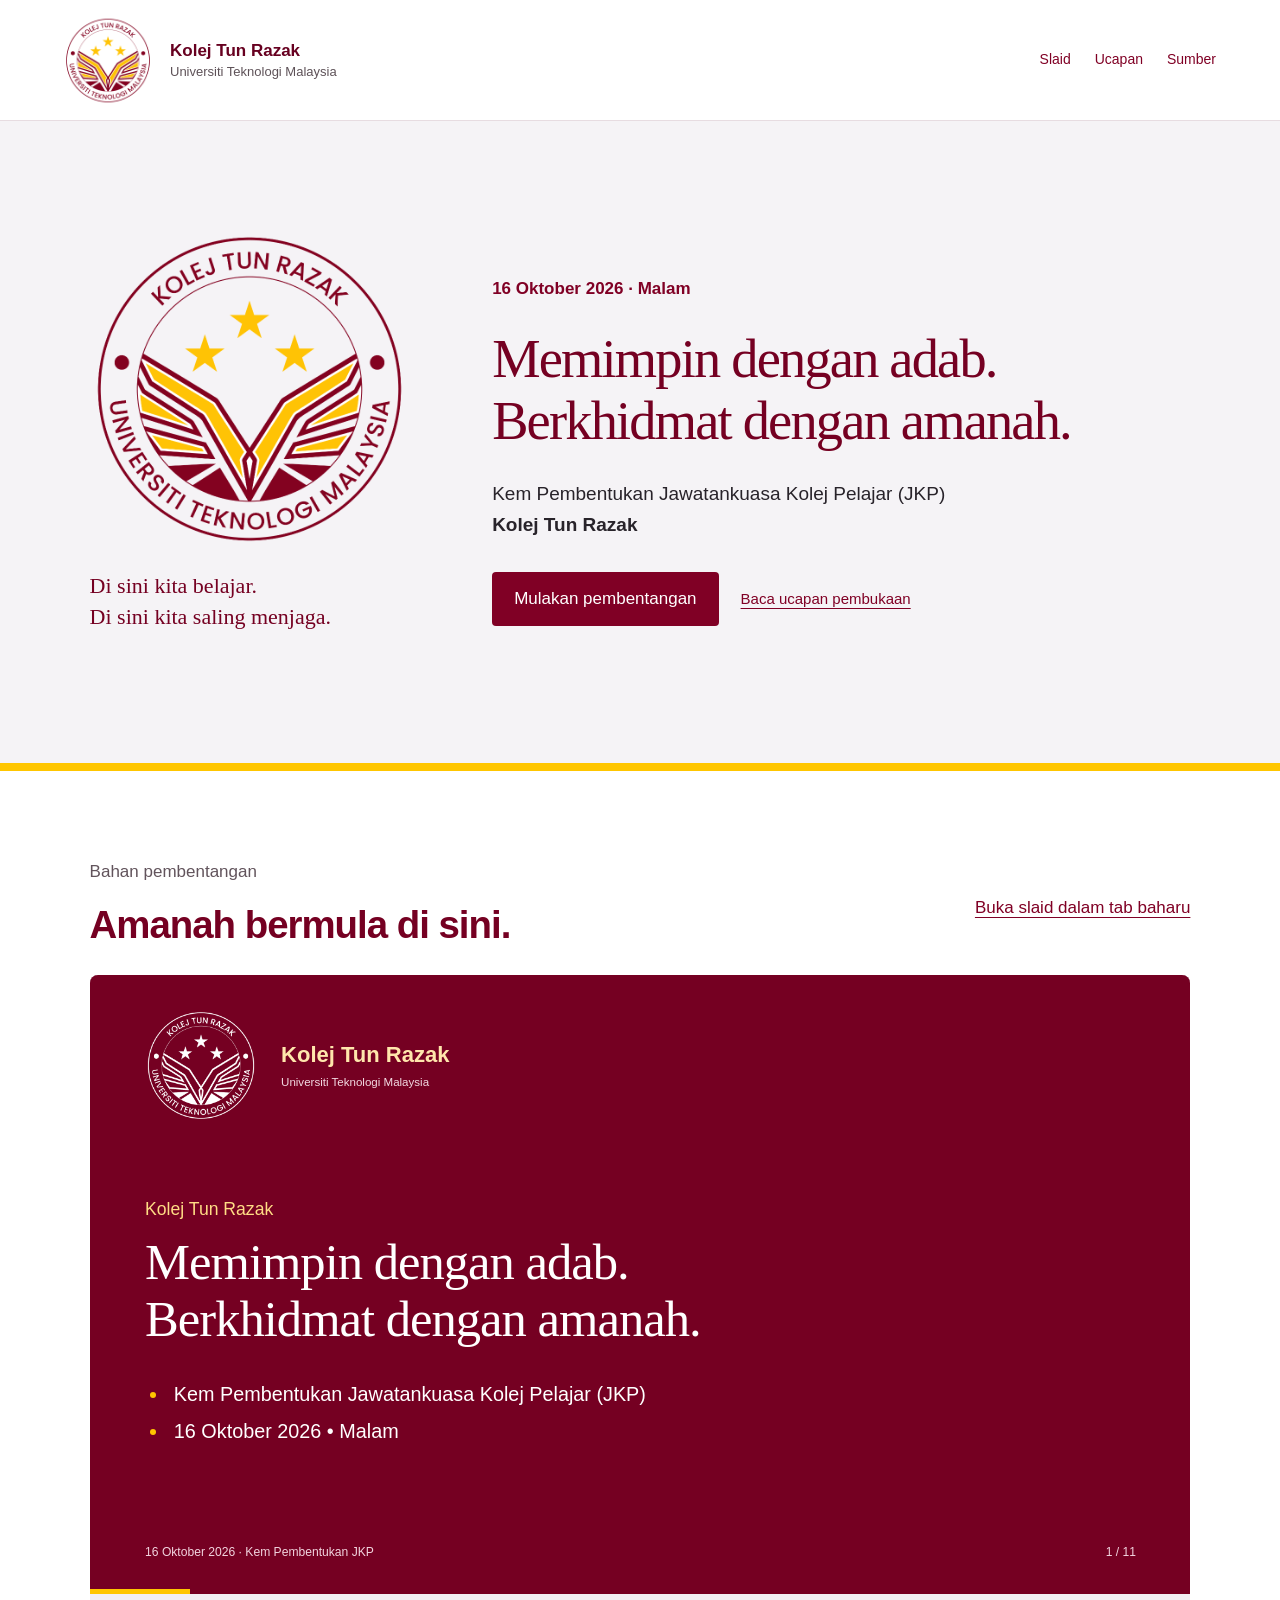
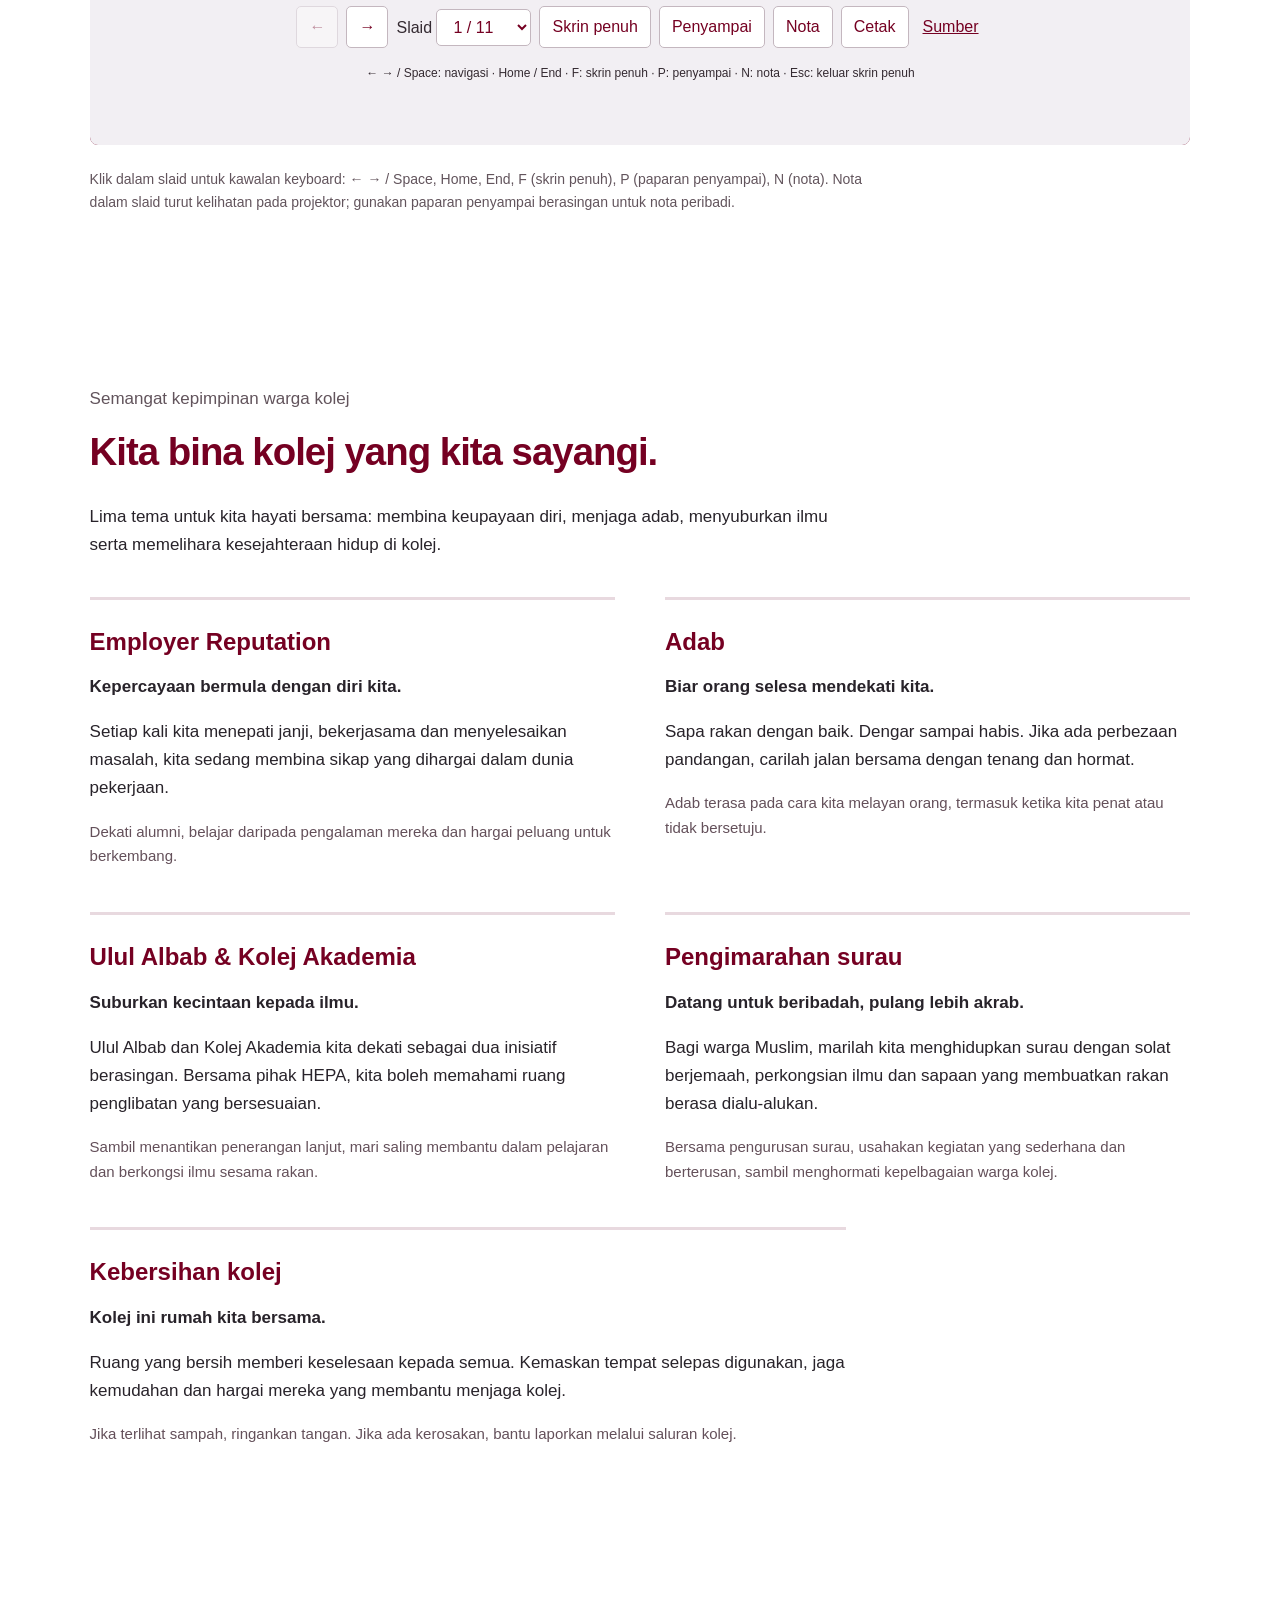
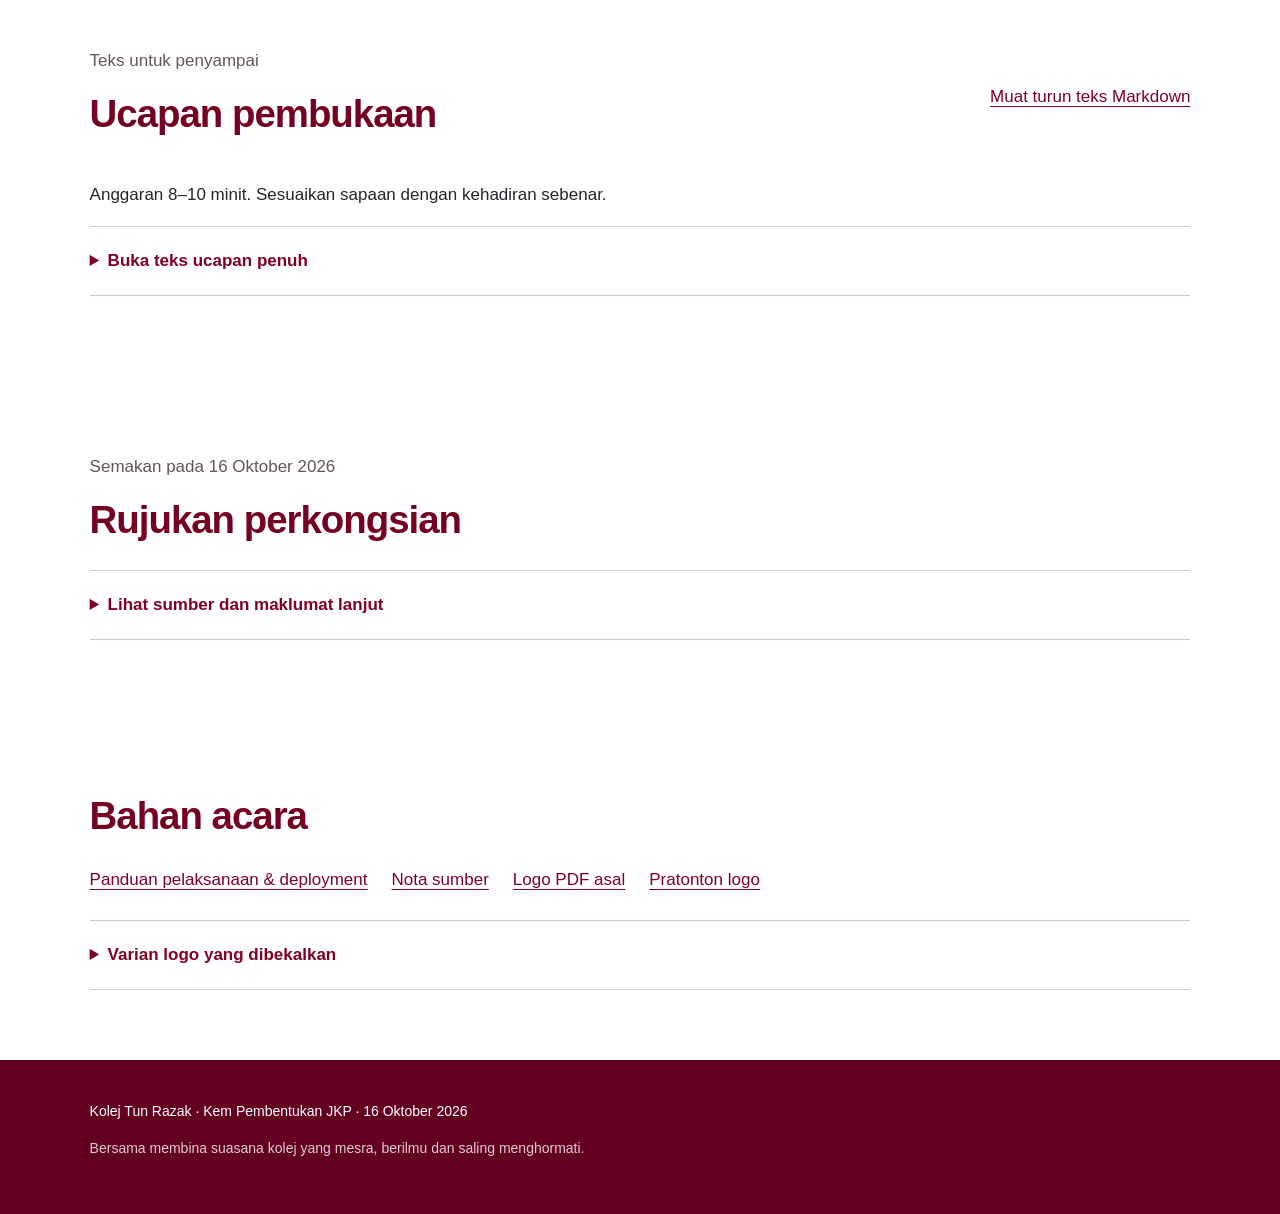
==== commit 230639f0: "Selaraskan laman dengan slaid dan keluarkan pelan 30 hari" ====
--- a/index.html
+++ b/index.html
@@ -1,9 +1,8 @@
-<!doctype html><html lang="ms"><head><meta charset="utf-8"><meta name="viewport" content="width=device-width, initial-scale=1"><meta name="description" content="Ucapan pembukaan dan pelan tindakan Kem Pembentukan JKP Kolej Tun Razak, 16 Oktober 2026."><title>Kem Pembentukan JKP • Kolej Tun Razak</title><link rel="stylesheet" href="styles.css"></head><body>
-<a class="skip" href="#utama">Langkau ke kandungan</a><header><a class="brand" href="#utama"><span class="logo-window"><img src="assets/UTMCOL_KTR-01.png" alt="Logo Kolej Tun Razak"></span><span>Kolej Tun Razak<small>Universiti Teknologi Malaysia</small></span></a><nav aria-label="Navigasi utama"><a href="#dek">Slaid</a><a href="#ucapan">Ucapan</a><a href="#pelan">Pelan JKP</a><a href="#sumber">Sumber</a></nav></header>
+<!doctype html><html lang="ms"><head><meta charset="utf-8"><meta name="viewport" content="width=device-width, initial-scale=1"><meta name="description" content="Ucapan pembukaan dan perkongsian Kem Pembentukan JKP Kolej Tun Razak, 16 Oktober 2026."><title>Kem Pembentukan JKP • Kolej Tun Razak</title><link rel="stylesheet" href="styles.css"></head><body>
+<a class="skip" href="#utama">Langkau ke kandungan</a><header><a class="brand" href="#utama"><span class="logo-window"><img src="assets/UTMCOL_KTR-01.png" alt="Logo Kolej Tun Razak"></span><span>Kolej Tun Razak<small>Universiti Teknologi Malaysia</small></span></a><nav aria-label="Navigasi utama"><a href="#dek">Slaid</a><a href="#ucapan">Ucapan</a><a href="#sumber">Sumber</a></nav></header>
 <main id="utama"><section class="hero"><div class="hero-copy"><p class="date">16 Oktober 2026 · Malam</p><h1>Memimpin dengan adab.<br>Berkhidmat dengan amanah.</h1><p class="intro">Kem Pembentukan Jawatankuasa Kolej Pelajar (JKP)<br><strong>Kolej Tun Razak</strong></p><div class="actions"><a class="button" href="#dek">Mulakan pembentangan</a><a class="textlink" href="#ucapan">Baca ucapan pembukaan</a></div></div><div class="crest"><span class="logo-window"><img src="assets/UTMCOL_KTR-01.png" alt="Lambang Kolej Tun Razak"></span><p>Di sini kita belajar.<br>Di sini kita saling menjaga.</p></div></section>
 <section id="dek"><div class="section-head"><div><p>Bahan pembentangan</p><h2>Amanah bermula di sini.</h2></div><a href="deck.html" target="_blank" rel="noopener">Buka slaid dalam tab baharu</a></div><iframe title="Pembentangan interaktif Kem Pembentukan JKP Kolej Tun Razak" src="deck.html?embed=1" allow="fullscreen" allowfullscreen></iframe><p class="hint">Klik dalam slaid untuk kawalan keyboard: ← → / Space, Home, End, F (skrin penuh), P (paparan penyampai), N (nota). Nota dalam slaid turut kelihatan pada projektor; gunakan paparan penyampai berasingan untuk nota peribadi.</p></section>
 <section id="tema"><p>Semangat kepimpinan warga kolej</p><h2>Kita bina kolej yang kita sayangi.</h2><p class="measure">Lima tema untuk kita hayati bersama: membina keupayaan diri, menjaga adab, menyuburkan ilmu serta memelihara kesejahteraan hidup di kolej.</p><div class="themes"><article><h3>Employer Reputation</h3><p class="lead">Kepercayaan bermula dengan diri kita.</p><p>Setiap kali kita menepati janji, bekerjasama dan menyelesaikan masalah, kita sedang membina sikap yang dihargai dalam dunia pekerjaan.</p><p class="invitation">Dekati alumni, belajar daripada pengalaman mereka dan hargai peluang untuk berkembang.</p></article><article><h3>Adab</h3><p class="lead">Biar orang selesa mendekati kita.</p><p>Sapa rakan dengan baik. Dengar sampai habis. Jika ada perbezaan pandangan, carilah jalan bersama dengan tenang dan hormat.</p><p class="invitation">Adab terasa pada cara kita melayan orang, termasuk ketika kita penat atau tidak bersetuju.</p></article><article><h3>Ulul Albab &amp; Kolej Akademia</h3><p class="lead">Suburkan kecintaan kepada ilmu.</p><p>Ulul Albab dan Kolej Akademia kita dekati sebagai dua inisiatif berasingan. Bersama pihak HEPA, kita boleh memahami ruang penglibatan yang bersesuaian.</p><p class="invitation">Sambil menantikan penerangan lanjut, mari saling membantu dalam pelajaran dan berkongsi ilmu sesama rakan.</p></article><article><h3>Pengimarahan surau</h3><p class="lead">Datang untuk beribadah, pulang lebih akrab.</p><p>Bagi warga Muslim, marilah kita menghidupkan surau dengan solat berjemaah, perkongsian ilmu dan sapaan yang membuatkan rakan berasa dialu-alukan.</p><p class="invitation">Bersama pengurusan surau, usahakan kegiatan yang sederhana dan berterusan, sambil menghormati kepelbagaian warga kolej.</p></article><article><h3>Kebersihan kolej</h3><p class="lead">Kolej ini rumah kita bersama.</p><p>Ruang yang bersih memberi keselesaan kepada semua. Kemaskan tempat selepas digunakan, jaga kemudahan dan hargai mereka yang membantu menjaga kolej.</p><p class="invitation">Jika terlihat sampah, ringankan tangan. Jika ada kerosakan, bantu laporkan melalui saluran kolej.</p></article></div></section>
 <section id="ucapan"><div class="section-head"><div><p>Teks untuk penyampai</p><h2>Ucapan pembukaan</h2></div><a href="UCAPAN.md" download>Muat turun teks Markdown</a></div><p>Anggaran 8–10 minit. Sesuaikan sapaan dengan kehadiran sebenar.</p><details><summary>Buka teks ucapan penuh</summary><div class="speech"><p>Bismillahirrahmanirrahim.</p><p>Assalamualaikum warahmatullahi wabarakatuh dan salam sejahtera.</p><p>Yang dihormati barisan pengurusan Kolej Tun Razak, para felo, urus setia kem, serta saudara dan saudari ahli Jawatankuasa Kolej Pelajar yang saya kasihi sekalian.</p><p>Alhamdulillah, malam ini, 16 Oktober 2026, kita dapat berkumpul dalam Kem Pembentukan Jawatankuasa Kolej Pelajar Kolej Tun Razak. Terima kasih kerana hadir dengan kesediaan untuk belajar, berkenalan dan memberi masa kepada kolej yang kita sayangi.</p><p>Saya berharap sepanjang kem ini, saudara dan saudari dapat mengenali rakan sepasukan dengan lebih dekat. Kenali kekuatan mereka, dengar pengalaman mereka dan berilah ruang kepada setiap orang untuk menyumbang. Pasukan yang baik tumbuh apabila ahlinya berasa dihargai.</p><p>Menjadi ahli JKP membawa kita lebih dekat dengan kehidupan warga kolej. Ada rakan yang perlukan tempat bertanya. Ada yang sedang menyesuaikan diri dengan suasana baharu. Ada juga yang sekadar mahu suaranya didengari. Kadangkala, satu sapaan yang baik atau kesediaan meluangkan masa sudah cukup untuk membuatkan seseorang berasa tidak bersendirian.</p><p>Dalam semangat pembangunan mahasiswa yang dibawa oleh TNC Hal Ehwal Pelajar dan Alumni, Prof. Dr. Mohd Shahrizal Sunar, marilah kita menghayati lima perkara yang dekat dengan peranan kita di Kolej Tun Razak.</p><p>Pertama, membina keupayaan diri dan kepercayaan majikan terhadap graduan UTM. Employer Reputation merujuk kepada reputasi universiti dalam kalangan majikan. Bagi kita, langkahnya bermula dengan sikap dalam menjalankan amanah sehari-hari.</p><p>Ketika mengurus program, kita belajar bekerjasama. Ketika menjawab pertanyaan penghuni, kita belajar berkomunikasi. Ketika sesuatu tidak berjalan seperti dirancang, kita belajar bertenang dan mencari jalan keluar. Semua pengalaman ini menjadi bekalan yang berharga apabila kita melangkah ke dunia pekerjaan nanti.</p><p>Ambillah peluang untuk mendekati alumni dan belajar daripada perjalanan mereka. Simpan hasil kerja yang membanggakan saudara, termasuk usaha kecil yang berjaya membantu orang lain. Pengalaman berkhidmat dengan baik akan membantu kita memahami kekuatan diri dan perkara yang masih perlu dipelajari.</p><p>Kedua, marilah kita menjaga adab. Saya ingin warga kolej berasa selesa mendekati JKP. Apabila rakan datang membawa masalah, dengarlah dahulu. Jika kita belum tahu jawapannya, katakan dengan baik bahawa kita akan mendapatkan bantuan. Kemudian, susuli perkara itu setakat yang mampu kita usahakan.</p><p>Dalam pasukan pula, tentu akan ada perbezaan pandangan. Itu sebahagian daripada proses belajar bersama. Berilah ruang kepada orang lain bercakap, pilih kata-kata yang baik dan ingatlah tujuan kita berkumpul di sini. Kita mahu kolej ini menjadi tempat yang lebih selesa untuk semua.</p><p>Ketiga, suburkan kecintaan kepada ilmu. Ulul Albab dan Kolej Akademia ialah dua inisiatif yang kita dekati dengan hati terbuka serta kesediaan untuk memahami hala tujunya. Bersama pihak HEPA dan pihak berkaitan, kita akan mendapatkan penerangan lanjut tentang ruang penglibatan yang bersesuaian.</p><p>Dalam kehidupan harian, budaya ilmu juga boleh kita hidupkan melalui perkara yang sederhana. Ajak rakan belajar bersama, kongsi perkara yang kita fahami dan jangan segan meminta bantuan apabila kita memerlukannya. Alangkah baiknya jika di kolej ini, rakan yang sedang berusaha tidak berasa perlu menempuh semuanya seorang diri.</p><p>Keempat, marilah kita mengimarahkan surau kolej. Bagi warga Muslim, surau boleh menjadi ruang untuk kita beribadah, menenangkan hati dan mengeratkan persaudaraan. Hadir dengan mesra, ajak rakan dengan baik dan sambutlah mereka yang baru mahu turut serta.</p><p>Bersama pengurusan surau, usahakan kegiatan yang mampu diteruskan. Yang sederhana tetapi konsisten pun boleh memberi makna. Dalam masa yang sama, kita menghormati kepelbagaian pegangan dan keperluan warga kolej, supaya setiap penghuni tetap berasa dihargai.</p><p>Kelima, jagalah kebersihan kolej. Inilah rumah yang kita kongsi sepanjang berada di universiti. Kita menggunakan laluan yang sama, ruang belajar yang sama dan pelbagai kemudahan yang perlu dijaga bersama.</p><p>Jika terlihat sampah, ringankan tangan. Selepas menggunakan sesuatu ruang, kemaskan untuk orang yang datang kemudian. Jika ada kerosakan, bantu laporkan melalui saluran kolej. Hargai juga kakitangan yang setiap hari membantu memastikan persekitaran kita bersih. Cara kita menggunakan kemudahan boleh memudahkan kerja mereka.</p><p>Saudara dan saudari yang saya kasihi,</p><p>Sepanjang kem ini, belajarlah dengan hati yang terbuka. Tidak mengapa jika ada perkara yang masih baharu bagi kita. Bertanyalah, cubalah dan bantulah rakan yang sedang belajar. Kita semua membawa pengalaman yang berbeza, dan di situlah ruang untuk kita saling melengkapi.</p><p>Apabila kembali ke kolej nanti, mulakan dengan perkara yang dekat. Sapa penghuni, ambil tahu keadaan mereka dan usahakan bantuan bersama pasukan serta penasihat. Sesuaikan langkah dengan masa, kemampuan dan keutamaan warga kolej. Jika ada kekurangan, kita perbaiki bersama.</p><p>Saya berharap pengalaman sebagai JKP akan menjadi antara kenangan yang bermakna dalam kehidupan saudara dan saudari di UTM. Kenangan tentang rakan yang saling membantu, amanah yang ditunaikan dan perubahan kecil yang kita usahakan bersama.</p><p>Semoga kem ini mengeratkan hubungan kita dan membentuk pemimpin yang berilmu, beradab serta sedia berkhidmat. Dengan lafaz Bismillahirrahmanirrahim, saya merasmikan pembukaan Kem Pembentukan Jawatankuasa Kolej Pelajar Kolej Tun Razak bagi malam 16 Oktober 2026.</p><p>Selamat berkursus. Jagalah satu sama lain, dan selamat menjalankan amanah.</p><p>Sekian, terima kasih. Wassalamualaikum warahmatullahi wabarakatuh.</p></div></details></section>
-<section id="pelan"><p>Langkah bersama JKP</p><h2>Mulakan dengan perkara yang dekat.</h2><p class="measure">Gunakan panduan 30 hari ini sebagai bahan perbincangan bersama pasukan dan penasihat. Susun langkah mengikut keperluan penghuni, jadual akademik dan kemampuan kita.</p><div class="table-wrap" tabindex="0" role="region" aria-label="Jadual pelan tindakan, boleh ditatal"><table><caption>Pelan tindakan JKP selepas kem</caption><thead><tr><th scope="col">Tempoh</th><th scope="col">Fokus</th><th scope="col">Penanggungjawab</th><th scope="col">Tindakan</th><th scope="col">Perkara yang boleh diusahakan</th></tr></thead><tbody><tr><td>Hari 1–7</td><td>Dengar &amp; tetapkan asas</td><td>Pengerusi, setiausaha dan semua biro</td><td>Dengar isu penghuni; tetapkan pemilik tugas, piagam adab dan keadaan awal kebersihan.</td><td>Satu pelan bersama, senarai isu berkeutamaan dan rekod keadaan awal.</td></tr><tr><td>Hari 8–14</td><td>Mulakan rutin</td><td>Biro akademik, kerohanian dan kebersihan</td><td>Mulakan belajar rakan sebaya, kegiatan surau yang dipersetujui dan gotong-royong.</td><td>Satu sesi belajar, satu kegiatan surau dan satu tindakan kebersihan; rekod penyertaan secara agregat.</td></tr><tr><td>Hari 15–21</td><td>Bina jaringan</td><td>Biro kerjaya/alumni bersama penasihat</td><td>Adakan perkongsian alumni; kumpul portfolio kemahiran dan dapatkan penjelasan rasmi dua inisiatif.</td><td>Satu sesi alumni; setiap ahli JKP menyediakan satu bukti kemahiran; catat status maklum balas HEPA.</td></tr><tr><td>Hari 22–30</td><td>Nilai &amp; baiki</td><td>Pengerusi, bendahari dan ketua biro</td><td>Semak hasil, perbelanjaan dan isu tertangguh bersama penasihat; bentang tindakan seterusnya.</td><td>Satu laporan ringkas: hasil, maklum balas penghuni, penggunaan sumber dan tindakan susulan.</td></tr></tbody></table></div><p>Luangkan sedikit masa setiap minggu untuk bertanya khabar perkembangan tugas, berkongsi kesulitan dan saling membantu. Lindungi maklumat peribadi penghuni dalam apa-apa laporan awam.</p><a href="PELAN-JKP.md" download>Muat turun pelan JKP</a></section>
-<section id="sumber"><p>Semakan pada 16 Oktober 2026</p><h2>Rujukan perkongsian</h2><details><summary>Lihat sumber dan maklumat lanjut</summary><ul class="sources"><li><a href="https://www.qs.com/insights/world-university-rankings-methodology" target="_blank" rel="noopener">QS • Metodologi QS World University Rankings</a><p>Employer Reputation ialah reputasi institusi dalam kalangan majikan, berasaskan tinjauan QS. Ia berbeza daripada Employment Outcomes. Aktiviti JKP tidak boleh dianggap menaikkan skor secara langsung.</p></li><li><a href="https://news.utm.my/2026/09/tnc-hepa-perkasa-alumni-sebagai-aset-strategik-utm/" target="_blank" rel="noopener">UTM NewsHub • Alumni sebagai aset strategik</a><p>Laporan 2 September 2026 mengenal pasti Prof. Dr. Mohd Shahrizal Sunar sebagai TNC HEPA dan membincangkan peranan alumni dalam pembangunan pelajar serta jaringan industri.</p></li><li><a href="https://dvcdev.utm.my/hospitality/kolej-tun-razak-ktr/" target="_blank" rel="noopener">UTM Unit Residen • Kolej Tun Razak</a><p>Mengesahkan identiti Kolej Tun Razak dan menyenaraikan surau sebagai kemudahan kolej.</p></li><li><a href="https://fke.utm.my/stemrbtk/news/" target="_blank" rel="noopener">FKE UTM • Senarai aktiviti STEM-RBTK</a><p>Menyenaraikan “Kolej Akademia Program: The Ultimate IoT Innovation Hackathon 2025”. Ini hanya konteks kewujudan program; bukan pengesahan skop inisiatif dalam amanat atau pelaksanaan di KTR.</p></li></ul><p class="notice">Ulul Albab dan Kolej Akademia dirujuk sebagai dua inisiatif berasingan. Untuk mengetahui skop dan ruang penglibatan yang tepat, rujuk penerangan rasmi HEPA. Butiran pelaksanaan di KTR belum disahkan.</p><p>Perkongsian ini ialah olahan untuk acara kolej, bukan petikan langsung ucapan rasmi TNC HEPA. Panduan JKP diselaraskan bersama pengurusan dan penasihat; ia bukan KPI rasmi universiti.</p></details></section>
+<section id="sumber"><p>Semakan pada 16 Oktober 2026</p><h2>Rujukan perkongsian</h2><details><summary>Lihat sumber dan maklumat lanjut</summary><ul class="sources"><li><a href="https://www.qs.com/insights/world-university-rankings-methodology" target="_blank" rel="noopener">QS • Metodologi QS World University Rankings</a><p>Employer Reputation ialah reputasi institusi dalam kalangan majikan, berasaskan tinjauan QS. Ia berbeza daripada Employment Outcomes. Aktiviti JKP tidak boleh dianggap menaikkan skor secara langsung.</p></li><li><a href="https://news.utm.my/2026/09/tnc-hepa-perkasa-alumni-sebagai-aset-strategik-utm/" target="_blank" rel="noopener">UTM NewsHub • Alumni sebagai aset strategik</a><p>Laporan 2 September 2026 mengenal pasti Prof. Dr. Mohd Shahrizal Sunar sebagai TNC HEPA dan membincangkan peranan alumni dalam pembangunan pelajar serta jaringan industri.</p></li><li><a href="https://dvcdev.utm.my/hospitality/kolej-tun-razak-ktr/" target="_blank" rel="noopener">UTM Unit Residen • Kolej Tun Razak</a><p>Mengesahkan identiti Kolej Tun Razak dan menyenaraikan surau sebagai kemudahan kolej.</p></li><li><a href="https://fke.utm.my/stemrbtk/news/" target="_blank" rel="noopener">FKE UTM • Senarai aktiviti STEM-RBTK</a><p>Menyenaraikan “Kolej Akademia Program: The Ultimate IoT Innovation Hackathon 2025”. Ini hanya konteks kewujudan program; bukan pengesahan skop inisiatif dalam amanat atau pelaksanaan di KTR.</p></li></ul><p class="notice">Ulul Albab dan Kolej Akademia dirujuk sebagai dua inisiatif berasingan. Untuk mengetahui skop dan ruang penglibatan yang tepat, rujuk penerangan rasmi HEPA. Butiran pelaksanaan di KTR belum disahkan.</p><p>Perkongsian ini ialah olahan untuk acara kolej, bukan petikan langsung ucapan rasmi TNC HEPA. </p></details></section>
 <section id="bahan"><h2>Bahan acara</h2><div class="downloads"><a href="README.md" download>Panduan pelaksanaan & deployment</a><a href="SUMBER.md" download>Nota sumber</a><a href="assets/UTMCOL_KTR.pdf">Logo PDF asal</a><a href="assets/_pratonton_logo.jpg">Pratonton logo</a></div><details><summary>Varian logo yang dibekalkan</summary><div class="logos"><figure><img src="assets/UTMCOL_KTR-01.png" alt="Logo KTR berwarna"><figcaption><a href="assets/UTMCOL_KTR-01.png" download>Logo berwarna</a></figcaption></figure><figure class="dark"><img src="assets/UTMCOL_KTR-02.png" alt="Logo KTR varian putih"><figcaption><a href="assets/UTMCOL_KTR-02.png" download>Varian putih</a></figcaption></figure><figure><img src="assets/UTMCOL_KTR-03.png" alt="Logo KTR varian hitam"><figcaption><a href="assets/UTMCOL_KTR-03.png" download>Varian hitam</a></figcaption></figure></div></details></section></main><footer>Kolej Tun Razak · Kem Pembentukan JKP · 16 Oktober 2026<p>Bersama membina suasana kolej yang mesra, berilmu dan saling menghormati.</p></footer></body></html>
